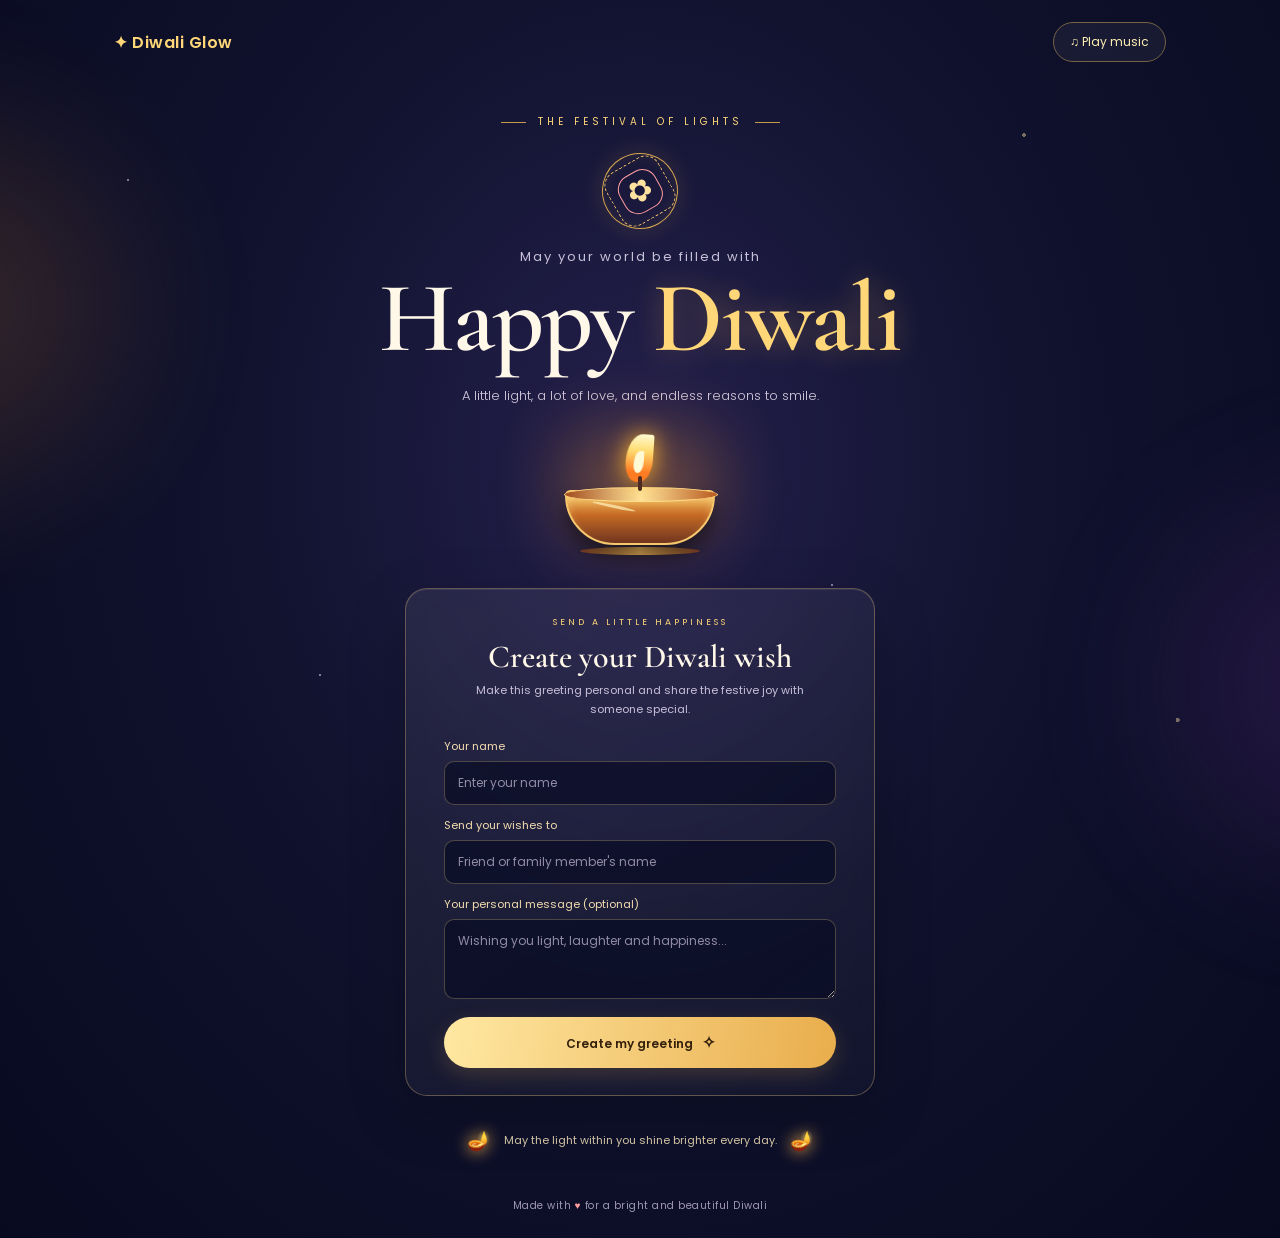
==== index.html @ fb9c5a76 "Add files via upload" ====
<!DOCTYPE html>
<html lang="en">
<head>
  <meta charset="UTF-8">
  <meta name="viewport" content="width=device-width, initial-scale=1.0">
  <meta name="theme-color" content="#090b24">
  <title>Diwali Glow | A Festival of Lights</title>
  <link rel="stylesheet" href="style.css">
</head>
<body>
  <canvas id="fireworks" aria-hidden="true"></canvas>
  <div class="stars" aria-hidden="true"></div>

  <header class="topbar">
    <a class="brand" href="#" aria-label="Diwali Glow home">✦ Diwali Glow</a>
    <button class="music-btn" id="musicBtn" type="button" aria-pressed="false">♫ <span>Play music</span></button>
  </header>

  <main>
    <section class="hero">
      <div class="eyebrow"><span></span> THE FESTIVAL OF LIGHTS <span></span></div>
      <div class="rangoli" aria-hidden="true">
        <div class="rangoli-inner">✿</div>
      </div>
      <p class="intro">May your world be filled with</p>
      <h1>Happy <span>Diwali</span></h1>
      <p class="tagline">A little light, a lot of love, and endless reasons to smile.</p>

      <div class="diya-stage" aria-label="A glowing animated diya">
        <div class="glow"></div>
        <div class="flame"><i></i></div>
        <div class="wick"></div>
        <div class="bowl"><div class="bowl-shine"></div></div>
        <div class="base"></div>
      </div>

      <div class="greeting-card">
        <p class="card-kicker">SEND A LITTLE HAPPINESS</p>
        <h2>Create your Diwali wish</h2>
        <p class="card-description">Make this greeting personal and share the festive joy with someone special.</p>
        <label for="sender">Your name</label>
        <input id="sender" type="text" maxlength="35" placeholder="Enter your name">
        <label for="receiver">Send your wishes to</label>
        <input id="receiver" type="text" maxlength="35" placeholder="Friend or family member's name">
        <label for="customMessage">Your personal message (optional)</label>
        <textarea id="customMessage" rows="3" maxlength="180" placeholder="Wishing you light, laughter and happiness..."></textarea>
        <button class="primary-btn" id="createBtn" type="button">Create my greeting <span>✧</span></button>
        <div class="personal-result" id="personalResult" aria-live="polite" hidden>
          <div class="result-divider">✦ ✦ ✦</div>
          <p class="result-to" id="resultTo"></p>
          <h3>✨ Happy Diwali! ✨</h3>
          <p id="resultMessage"></p>
          <p class="result-from" id="resultFrom"></p>
          <button class="share-btn" id="shareBtn" type="button">Share greeting ↗</button>
          <p class="share-note" id="shareNote" aria-live="polite"></p>
        </div>
      </div>

      <div class="bottom-wish">
        <span>🪔</span>
        <p>May the light within you shine brighter every day.</p>
        <span>🪔</span>
      </div>
    </section>
  </main>

  <footer>Made with <span>♥</span> for a bright and beautiful Diwali</footer>
  <script src="script.js"></script>
</body>
</html>
---- style.css ----
@import url('https://fonts.googleapis.com/css2?family=Cormorant+Garamond:wght@500;600;700&family=Poppins:wght@300;400;500;600&display=swap');

:root {
  --gold: #ffd778;
  --gold-light: #fff0b5;
  --cream: #fff7e8;
  --muted: #c9c0d9;
  --pink: #ff9d9d;
}
* { box-sizing: border-box; }
html { scroll-behavior: smooth; }
body {
  margin: 0; min-height: 100vh; color: var(--cream);
  background: radial-gradient(ellipse at 50% 37%, #25204d 0%, #11132f 43%, #080a20 100%);
  font-family: 'Poppins', Arial, sans-serif; overflow-x: hidden;
}
body::before, body::after {
  content: ""; position: fixed; width: 340px; height: 340px; border-radius: 50%;
  filter: blur(85px); opacity: .16; pointer-events: none; z-index: 0;
}
body::before { background: #ff9b38; top: 15%; left: -230px; }
body::after { background: #a54bce; bottom: 5%; right: -240px; }
#fireworks { position: fixed; inset: 0; width: 100%; height: 100%; pointer-events: none; z-index: 1; }
.stars { position: fixed; inset: 0; pointer-events: none; opacity: .45; z-index: 0;
  background-image: radial-gradient(1px 1px at 10% 20%, #fff 98%, transparent), radial-gradient(2px 2px at 80% 15%, #ffe5a4 98%, transparent), radial-gradient(1px 1px at 65% 65%, #fff 98%, transparent), radial-gradient(1px 1px at 25% 75%, #fff 98%, transparent), radial-gradient(2px 2px at 92% 80%, #ffe5a4 98%, transparent);
}
.topbar { position: relative; z-index: 2; display: flex; justify-content: space-between; align-items: center; max-width: 1100px; margin: auto; padding: 22px 24px; }
.brand { color: var(--gold); text-decoration: none; font-weight: 600; letter-spacing: .5px; }
.music-btn { border: 1px solid #756344; color: var(--gold-light); background: #ffffff0c; border-radius: 30px; padding: 10px 16px; font: inherit; font-size: 12px; cursor: pointer; }
.music-btn:hover { background: #ffffff18; }
.hero { position: relative; z-index: 2; min-height: calc(100vh - 100px); display: flex; flex-direction: column; align-items: center; text-align: center; padding: 20px 18px 38px; }
.eyebrow { color: var(--gold); font-size: 10px; letter-spacing: 4px; display: flex; align-items: center; gap: 12px; margin: 10px 0 15px; }
.eyebrow span { width: 25px; height: 1px; background: #c59a4c; }
.rangoli { width: 76px; height: 76px; border: 1px solid #d7a74e; border-radius: 50%; display: grid; place-items: center; transform: rotate(15deg); margin: 8px 0 15px; box-shadow: 0 0 24px #ffc75c24, inset 0 0 18px #ffc75c18; }
.rangoli::before, .rangoli::after { content: ""; position: absolute; width: 58px; height: 58px; border: 1px dashed #e9bb68; border-radius: 15px; transform: rotate(45deg); }
.rangoli::after { width: 39px; height: 39px; border-style: solid; border-color: #ff9d9d; }
.rangoli-inner { color: #ffe2a0; font-size: 30px; z-index: 1; }
.intro { color: var(--muted); font-size: 13px; letter-spacing: 2px; margin: 3px 0 0; }
h1 { font-family: 'Cormorant Garamond', Georgia, serif; font-size: clamp(58px, 12vw, 100px); line-height: .98; font-weight: 600; margin: 3px 0 8px; letter-spacing: -2px; }
h1 span { color: var(--gold); text-shadow: 0 0 28px #ffc45a55; }
.tagline { color: #d6cde0; font-size: 13px; font-weight: 300; max-width: 430px; margin: 8px 0 0; line-height: 1.8; }
.diya-stage { width: 190px; height: 158px; position: relative; margin: 13px 0 10px; }
.glow { position: absolute; width: 145px; height: 100px; left: 23px; top: 15px; background: #ff9d28; filter: blur(36px); opacity: .35; animation: glowPulse 2s ease-in-out infinite alternate; }
.flame { position: absolute; width: 27px; height: 48px; left: 81px; top: 14px; background: linear-gradient(180deg, #fffbd2 0%, #ffdc70 35%, #ff7b22 80%); border-radius: 80% 10% 65% 55%; transform: rotate(4deg); filter: drop-shadow(0 0 12px #ffb32c); animation: flicker .16s infinite alternate; z-index: 3; }
.flame i { position: absolute; width: 10px; height: 22px; left: 8px; top: 17px; background: #fff9d6; border-radius: 80% 10% 70% 50%; }
.wick { position: absolute; z-index: 4; width: 4px; height: 15px; background: #4d2b23; left: 93px; top: 56px; border-radius: 5px; }
.bowl { position: absolute; z-index: 2; left: 20px; top: 70px; width: 150px; height: 55px; background: linear-gradient(180deg, #ffcf68 0%, #c56a24 45%, #71351f 100%); border-radius: 8px 8px 75px 75px; border: 2px solid #f6c76c; box-shadow: inset 0 8px 10px #fff2a766, 0 13px 18px #0007; }
.bowl::before { content: ""; position: absolute; left: -3px; top: -5px; width: 152px; height: 13px; border-radius: 50%; background: linear-gradient(90deg, #a34d20, #ffe49a, #b95b20); border: 1px solid #ffdc87; }
.bowl-shine { position: absolute; width: 44px; height: 3px; background: #fff2bd; border-radius: 50%; left: 25px; top: 13px; transform: rotate(12deg); opacity: .7; }
.base { position: absolute; left: 35px; top: 127px; width: 120px; height: 8px; background: linear-gradient(90deg, #7a3c23, #f4bc5d, #7a3c23); border-radius: 50%; }
@keyframes flicker { from { transform: rotate(-3deg) scale(.96); } to { transform: rotate(4deg) scale(1.04); } }
@keyframes glowPulse { from { opacity: .22; transform: scale(.9); } to { opacity: .48; transform: scale(1.1); } }
.greeting-card { width: min(100%, 470px); background: linear-gradient(145deg, #ffffff12, #ffffff06); border: 1px solid #e7c77a55; border-radius: 22px; padding: 27px clamp(19px, 5vw, 38px); box-shadow: 0 18px 60px #0003, inset 0 1px #ffffff14; backdrop-filter: blur(10px); }
.card-kicker { color: var(--gold); letter-spacing: 3px; font-size: 9px; margin: 0 0 8px; }
.greeting-card h2 { font-family: 'Cormorant Garamond', Georgia, serif; font-size: 32px; margin: 0 0 5px; font-weight: 600; }
.card-description { color: #c9c0d9; font-size: 11px; line-height: 1.7; margin: 0 auto 19px; max-width: 330px; }
label { display: block; text-align: left; font-size: 11px; color: #f3dcae; margin: 12px 0 6px; }
input, textarea { display: block; width: 100%; border: 1px solid #d9bc8050; border-radius: 10px; padding: 12px 13px; color: #fff8e9; background: #080b23a8; font: 12px 'Poppins', sans-serif; outline: none; resize: vertical; }
input::placeholder, textarea::placeholder { color: #928ba6; }
input:focus, textarea:focus { border-color: var(--gold); box-shadow: 0 0 0 3px #ffd77818; }
.primary-btn, .share-btn { border: 0; border-radius: 30px; padding: 13px 22px; color: #34200c; background: linear-gradient(100deg, #ffe8a2, #e9ad4c); font: 600 12px 'Poppins', sans-serif; cursor: pointer; box-shadow: 0 7px 22px #e9ad4c30; transition: transform .2s, box-shadow .2s; }
.primary-btn { width: 100%; margin-top: 18px; }
.primary-btn:hover, .share-btn:hover { transform: translateY(-2px); box-shadow: 0 10px 28px #e9ad4c50; }
.primary-btn span { margin-left: 6px; font-size: 16px; }
.personal-result { margin-top: 22px; padding: 20px 13px 5px; border-top: 1px solid #e7c77a44; animation: appear .5s ease both; }
.personal-result[hidden] { display: none; }
.result-divider { color: var(--gold); letter-spacing: 7px; font-size: 12px; }
.result-to { color: #f4dcae; font-size: 12px; }
.personal-result h3 { font-family: 'Cormorant Garamond', Georgia, serif; color: var(--gold); font-size: 34px; margin: 5px 0; }
#resultMessage { color: #e8deec; font-size: 12px; line-height: 1.8; }
.result-from { color: #f4dcae; font-size: 12px; }
.share-btn { margin-top: 8px; }
.share-note { min-height: 16px; color: #d7c58f; font-size: 10px; }
@keyframes appear { from { opacity: 0; transform: translateY(10px); } to { opacity: 1; transform: translateY(0); } }
.bottom-wish { display: flex; align-items: center; gap: 13px; color: #d9cba9; font-size: 11px; margin-top: 25px; }
.bottom-wish span { font-size: 19px; filter: drop-shadow(0 0 8px #ffba4c); }
footer { position: relative; z-index: 2; text-align: center; padding: 0 15px 24px; color: #9f98b5; font-size: 10px; letter-spacing: .5px; }
footer span { color: #ff9d9d; }
@media (max-width: 480px) {
  .topbar { padding: 17px 17px; }
  .hero { padding-top: 14px; }
  .eyebrow { letter-spacing: 2.5px; font-size: 9px; }
  .diya-stage { margin-top: 8px; }
  .greeting-card { padding-top: 23px; padding-bottom: 23px; }
  .bottom-wish { font-size: 10px; gap: 8px; }
}
@media (prefers-reduced-motion: reduce) {
  *, *::before, *::after { animation-duration: .01ms !important; animation-iteration-count: 1 !important; scroll-behavior: auto !important; }
}
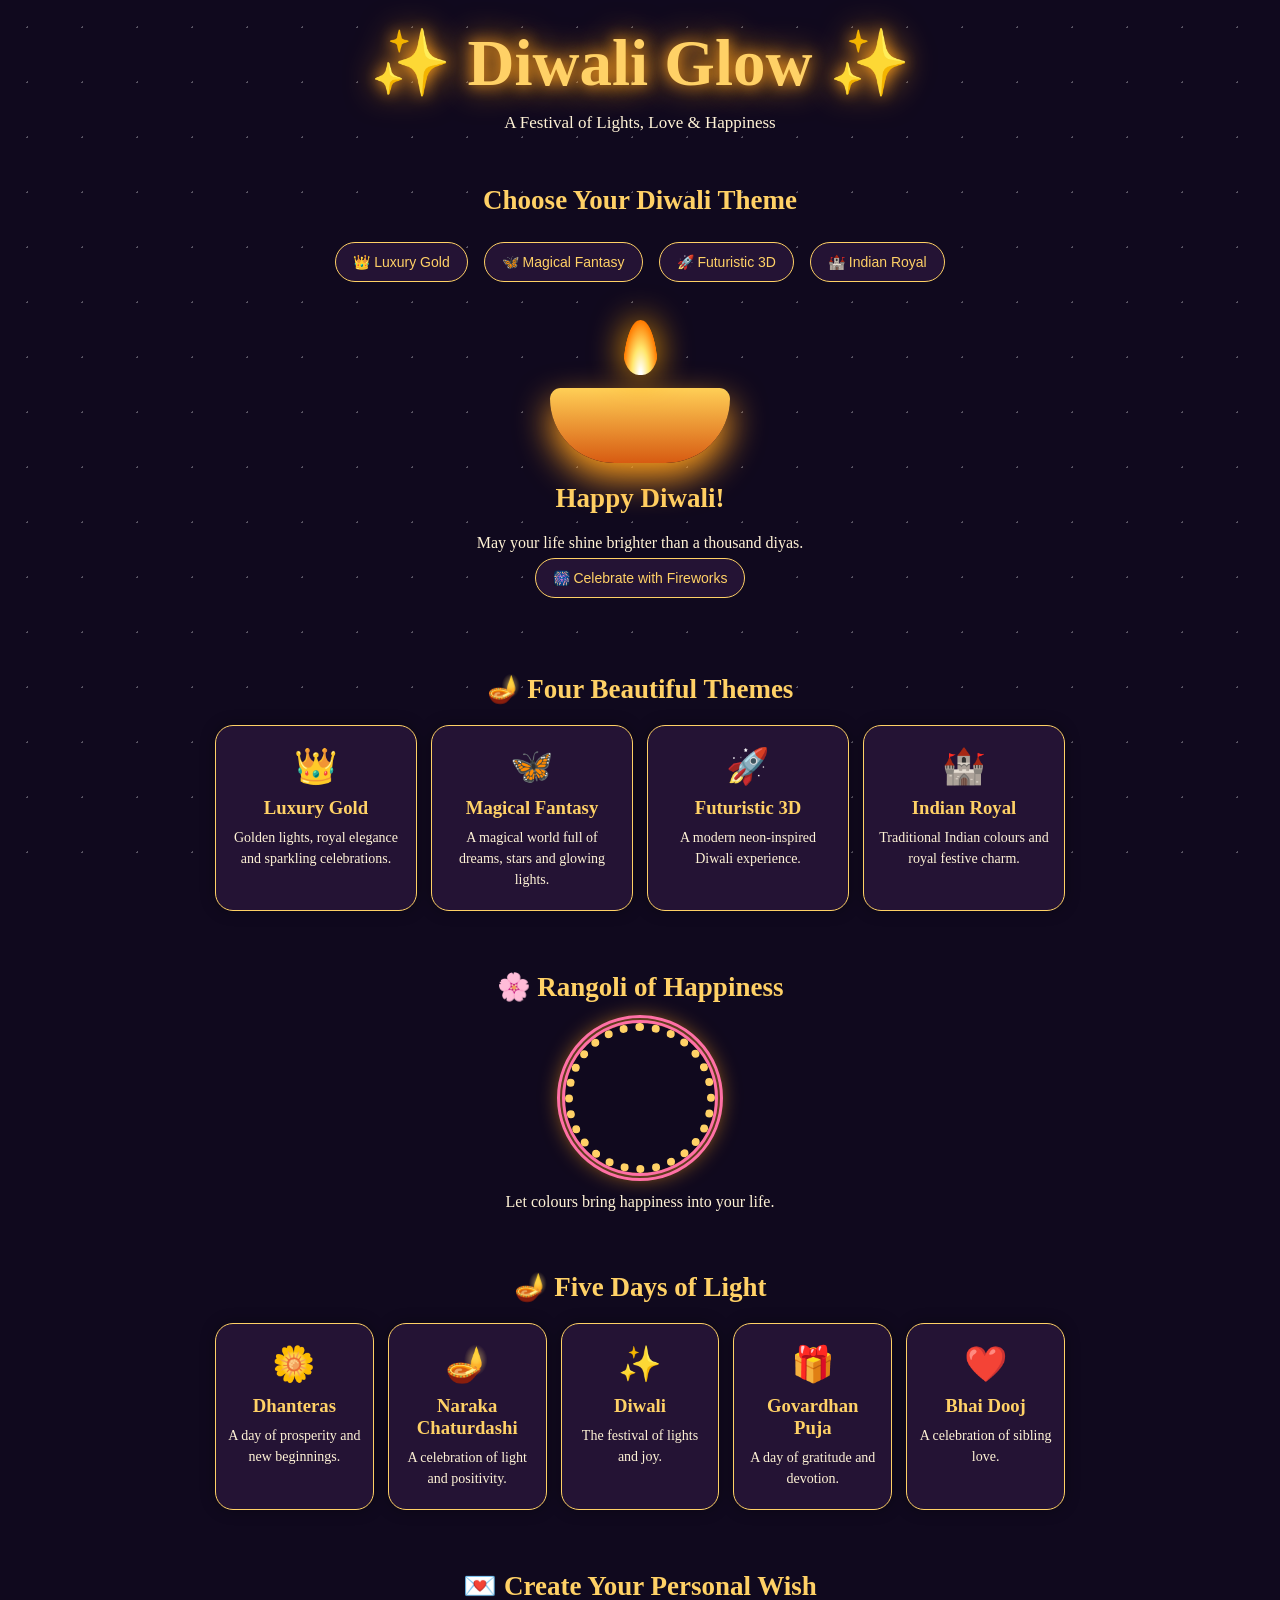
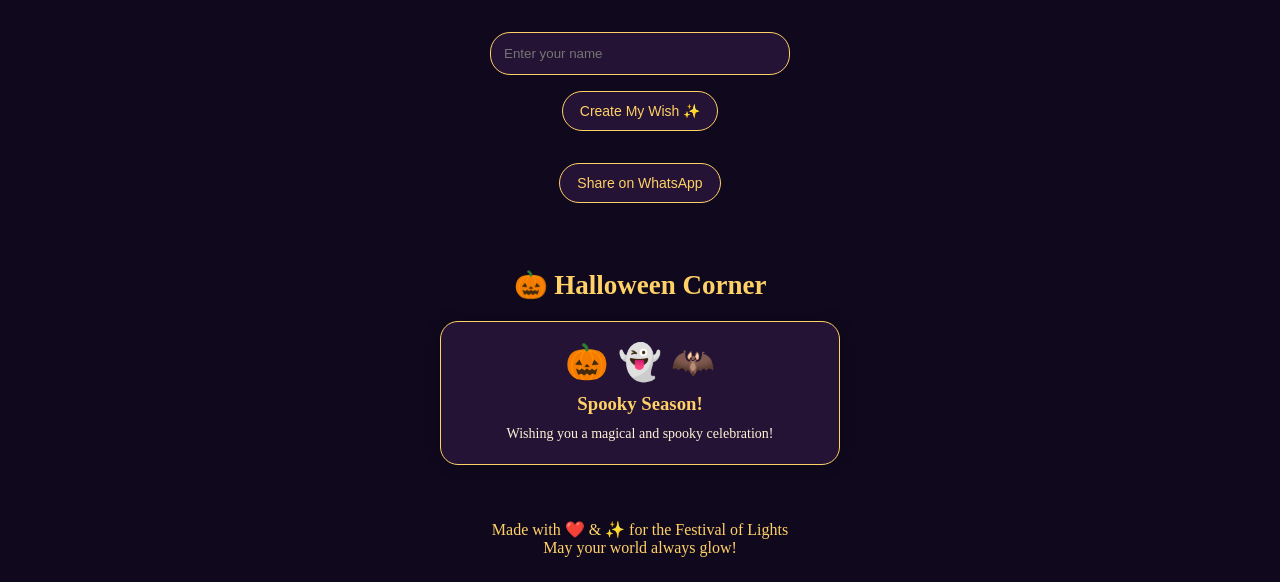
==== commit 15796ef1: "Revamp Diwali Glow page with new styles and layout Updated the HTML structure and styles for the Diw" ====
--- a/index.html
+++ b/index.html
@@ -1,70 +1,234 @@
 <!DOCTYPE html>
 <html lang="en">
 <head>
-  <meta charset="UTF-8">
-  <meta name="viewport" content="width=device-width, initial-scale=1.0">
-  <meta name="theme-color" content="#090b24">
-  <title>Diwali Glow | A Festival of Lights</title>
-  <link rel="stylesheet" href="style.css">
+<meta charset="UTF-8">
+<meta name="viewport" content="width=device-width, initial-scale=1.0">
+<title>Diwali Glow ✨</title>
+
+<style>
+*{margin:0;padding:0;box-sizing:border-box}
+:root{
+ --bg:#10091e;--card:#241334;--gold:#ffd166;
+ --pink:#ff70a6;--text:#fff3d6;--glow:#ff9f1c
+}
+body{
+ background:var(--bg);color:var(--text);
+ font-family:Georgia,serif;text-align:center;
+ overflow-x:hidden;transition:.5s
+}
+body.fantasy{--bg:#100d35;--card:#24205b;--gold:#c9a7ff;--pink:#ff9de2;--glow:#9b5de5}
+body.future{--bg:#031b2b;--card:#073b4c;--gold:#00f5d4;--pink:#00bbf9;--glow:#00f5d4}
+body.royal{--bg:#270d12;--card:#491b1b;--gold:#ffcf56;--pink:#e9a23b;--glow:#ff8c42}
+
+header{padding:25px 12px}
+h1{
+ font-size:clamp(35px,8vw,65px);
+ color:var(--gold);
+ text-shadow:0 0 15px var(--glow),0 0 35px var(--glow);
+ animation:shine 2s infinite alternate
+}
+@keyframes shine{to{text-shadow:0 0 25px var(--pink),0 0 45px var(--glow)}}
+.subtitle{margin:12px;font-size:17px}
+button{
+ border:1px solid var(--gold);background:var(--card);
+ color:var(--gold);padding:11px 17px;border-radius:25px;
+ margin:6px;cursor:pointer;font-size:14px
+}
+button:hover{background:var(--gold);color:#180d20}
+.themes{padding:15px}
+.hero{padding:20px 12px;min-height:340px}
+.diya{
+ width:180px;height:95px;margin:45px auto 20px;
+ position:relative;transform-style:preserve-3d;
+ animation:float 3s ease-in-out infinite
+}
+.bowl{
+ position:absolute;bottom:0;width:180px;height:75px;
+ background:linear-gradient(#ffcf56,#d75b12);
+ border-radius:15px 15px 90px 90px;
+ box-shadow:0 15px 35px var(--glow)
+}
+.flame{
+ position:absolute;z-index:2;left:73px;top:-48px;
+ width:35px;height:55px;
+ background:radial-gradient(ellipse at bottom,#fff 5%,#ffe66d 35%,#ff7b00 70%,transparent 72%);
+ border-radius:50% 50% 45% 45%;
+ filter:drop-shadow(0 0 17px orange);
+ animation:flicker .5s infinite alternate
+}
+@keyframes flicker{to{transform:rotate(8deg) scale(.9)}}
+@keyframes float{50%{transform:translateY(-13px) rotateY(12deg)}}
+
+section{padding:30px 15px}
+h2{color:var(--gold);font-size:27px;margin-bottom:20px}
+.grid{
+ display:grid;grid-template-columns:repeat(auto-fit,minmax(145px,1fr));
+ gap:14px;max-width:850px;margin:auto
+}
+.card{
+ background:var(--card);padding:20px 12px;border-radius:18px;
+ border:1px solid var(--gold);box-shadow:0 0 15px #0005;
+ transition:.3s
+}
+.card:hover{transform:translateY(-6px);box-shadow:0 0 20px var(--glow)}
+.card .emoji{font-size:35px;margin-bottom:10px}
+.card h3{color:var(--gold);margin-bottom:8px}
+.card p{font-size:14px;line-height:1.5}
+input{
+ padding:13px;border-radius:20px;border:1px solid var(--gold);
+ background:var(--card);color:white;width:min(85%,300px);
+ margin:10px
+}
+#wish{color:var(--pink);font-size:20px;margin:20px}
+.rangoli{
+ width:150px;height:150px;margin:20px auto;
+ border:8px dotted var(--gold);border-radius:50%;
+ outline:8px double var(--pink);
+ box-shadow:0 0 25px var(--glow);
+ animation:spin 15s linear infinite
+}
+@keyframes spin{to{transform:rotate(360deg)}}
+footer{padding:25px;color:var(--gold)}
+canvas{position:fixed;inset:0;pointer-events:none;z-index:10}
+.stars{
+ position:fixed;inset:0;pointer-events:none;z-index:-1;
+ background-image:radial-gradient(white 1px,transparent 1px);
+ background-size:55px 55px;opacity:.3;
+ animation:twinkle 3s infinite alternate
+}
+@keyframes twinkle{to{opacity:.7}}
+</style>
 </head>
+
 <body>
-  <canvas id="fireworks" aria-hidden="true"></canvas>
-  <div class="stars" aria-hidden="true"></div>
-
-  <header class="topbar">
-    <a class="brand" href="#" aria-label="Diwali Glow home">✦ Diwali Glow</a>
-    <button class="music-btn" id="musicBtn" type="button" aria-pressed="false">♫ <span>Play music</span></button>
-  </header>
-
-  <main>
-    <section class="hero">
-      <div class="eyebrow"><span></span> THE FESTIVAL OF LIGHTS <span></span></div>
-      <div class="rangoli" aria-hidden="true">
-        <div class="rangoli-inner">✿</div>
-      </div>
-      <p class="intro">May your world be filled with</p>
-      <h1>Happy <span>Diwali</span></h1>
-      <p class="tagline">A little light, a lot of love, and endless reasons to smile.</p>
-
-      <div class="diya-stage" aria-label="A glowing animated diya">
-        <div class="glow"></div>
-        <div class="flame"><i></i></div>
-        <div class="wick"></div>
-        <div class="bowl"><div class="bowl-shine"></div></div>
-        <div class="base"></div>
-      </div>
-
-      <div class="greeting-card">
-        <p class="card-kicker">SEND A LITTLE HAPPINESS</p>
-        <h2>Create your Diwali wish</h2>
-        <p class="card-description">Make this greeting personal and share the festive joy with someone special.</p>
-        <label for="sender">Your name</label>
-        <input id="sender" type="text" maxlength="35" placeholder="Enter your name">
-        <label for="receiver">Send your wishes to</label>
-        <input id="receiver" type="text" maxlength="35" placeholder="Friend or family member's name">
-        <label for="customMessage">Your personal message (optional)</label>
-        <textarea id="customMessage" rows="3" maxlength="180" placeholder="Wishing you light, laughter and happiness..."></textarea>
-        <button class="primary-btn" id="createBtn" type="button">Create my greeting <span>✧</span></button>
-        <div class="personal-result" id="personalResult" aria-live="polite" hidden>
-          <div class="result-divider">✦ ✦ ✦</div>
-          <p class="result-to" id="resultTo"></p>
-          <h3>✨ Happy Diwali! ✨</h3>
-          <p id="resultMessage"></p>
-          <p class="result-from" id="resultFrom"></p>
-          <button class="share-btn" id="shareBtn" type="button">Share greeting ↗</button>
-          <p class="share-note" id="shareNote" aria-live="polite"></p>
-        </div>
-      </div>
-
-      <div class="bottom-wish">
-        <span>🪔</span>
-        <p>May the light within you shine brighter every day.</p>
-        <span>🪔</span>
-      </div>
-    </section>
-  </main>
-
-  <footer>Made with <span>♥</span> for a bright and beautiful Diwali</footer>
-  <script src="script.js"></script>
+<div class="stars"></div>
+<canvas id="fireworks"></canvas>
+
+<header>
+<h1>✨ Diwali Glow ✨</h1>
+<p class="subtitle">A Festival of Lights, Love & Happiness</p>
+</header>
+
+<div class="themes">
+<h2>Choose Your Diwali Theme</h2>
+<button onclick="theme('')">👑 Luxury Gold</button>
+<button onclick="theme('fantasy')">🦋 Magical Fantasy</button>
+<button onclick="theme('future')">🚀 Futuristic 3D</button>
+<button onclick="theme('royal')">🏰 Indian Royal</button>
+</div>
+
+<div class="hero">
+<div class="diya">
+<div class="flame"></div>
+<div class="bowl"></div>
+</div>
+<h2>Happy Diwali!</h2>
+<p>May your life shine brighter than a thousand diyas.</p>
+<button onclick="firework()">🎆 Celebrate with Fireworks</button>
+</div>
+
+<section>
+<h2>🪔 Four Beautiful Themes</h2>
+<div class="grid">
+<div class="card"><div class="emoji">👑</div>
+<h3>Luxury Gold</h3><p>Golden lights, royal elegance and sparkling celebrations.</p></div>
+<div class="card"><div class="emoji">🦋</div>
+<h3>Magical Fantasy</h3><p>A magical world full of dreams, stars and glowing lights.</p></div>
+<div class="card"><div class="emoji">🚀</div>
+<h3>Futuristic 3D</h3><p>A modern neon-inspired Diwali experience.</p></div>
+<div class="card"><div class="emoji">🏰</div>
+<h3>Indian Royal</h3><p>Traditional Indian colours and royal festive charm.</p></div>
+</div>
+</section>
+
+<section>
+<h2>🌸 Rangoli of Happiness</h2>
+<div class="rangoli"></div>
+<p>Let colours bring happiness into your life.</p>
+</section>
+
+<section>
+<h2>🪔 Five Days of Light</h2>
+<div class="grid">
+<div class="card"><div class="emoji">🌼</div><h3>Dhanteras</h3><p>A day of prosperity and new beginnings.</p></div>
+<div class="card"><div class="emoji">🪔</div><h3>Naraka Chaturdashi</h3><p>A celebration of light and positivity.</p></div>
+<div class="card"><div class="emoji">✨</div><h3>Diwali</h3><p>The festival of lights and joy.</p></div>
+<div class="card"><div class="emoji">🎁</div><h3>Govardhan Puja</h3><p>A day of gratitude and devotion.</p></div>
+<div class="card"><div class="emoji">❤️</div><h3>Bhai Dooj</h3><p>A celebration of sibling love.</p></div>
+</div>
+</section>
+
+<section>
+<h2>💌 Create Your Personal Wish</h2>
+<input id="name" placeholder="Enter your name">
+<br>
+<button onclick="makeWish()">Create My Wish ✨</button>
+<p id="wish"></p>
+<button onclick="shareWish()">Share on WhatsApp</button>
+</section>
+
+<section>
+<h2>🎃 Halloween Corner</h2>
+<div class="card" style="max-width:400px;margin:auto">
+<div class="emoji">🎃 👻 🦇</div>
+<h3>Spooky Season!</h3>
+<p>Wishing you a magical and spooky celebration!</p>
+</div>
+</section>
+
+<footer>
+<p>Made with ❤️ & ✨ for the Festival of Lights</p>
+<p>May your world always glow!</p>
+</footer>
+
+<script>
+function theme(t){
+ document.body.className=t;
+}
+function makeWish(){
+ let n=document.getElementById('name').value.trim();
+ if(!n){alert('Please enter your name!');return}
+ document.getElementById('wish').innerText=
+ '✨ Happy Diwali, '+n+'! May your life be filled with love, light and endless happiness! 🪔';
+}
+function shareWish(){
+ let w=document.getElementById('wish').innerText;
+ if(!w){alert('Create your wish first!');return}
+ window.open('https://wa.me/?text='+encodeURIComponent(w),'_blank');
+}
+
+const canvas=document.getElementById('fireworks');
+const ctx=canvas.getContext('2d');
+function resize(){
+ canvas.width=innerWidth;
+ canvas.height=innerHeight;
+}
+resize();
+window.addEventListener('resize',resize);
+let particles=[];
+function firework(){
+ let x=Math.random()*canvas.width;
+ let y=Math.random()*canvas.height*.55;
+ for(let i=0;i<65;i++){
+  let a=Math.PI*2*i/65;
+  let speed=1+Math.random()*4;
+  particles.push({
+   x:x,y:y,vx:Math.cos(a)*speed,
+   vy:Math.sin(a)*speed,life:70
+  });
+ }
+}
+function animate(){
+ ctx.clearRect(0,0,canvas.width,canvas.height);
+ particles.forEach((p,i)=>{
+  p.x+=p.vx;p.y+=p.vy;p.life--;
+  ctx.fillStyle='hsl('+((p.life*5)%360)+',100%,65%)';
+  ctx.beginPath();ctx.arc(p.x,p.y,3,0,Math.PI*2);ctx.fill();
+  if(p.life<=0)particles.splice(i,1);
+ });
+ requestAnimationFrame(animate);
+}
+animate();
+</script>
 </body>
 </html>
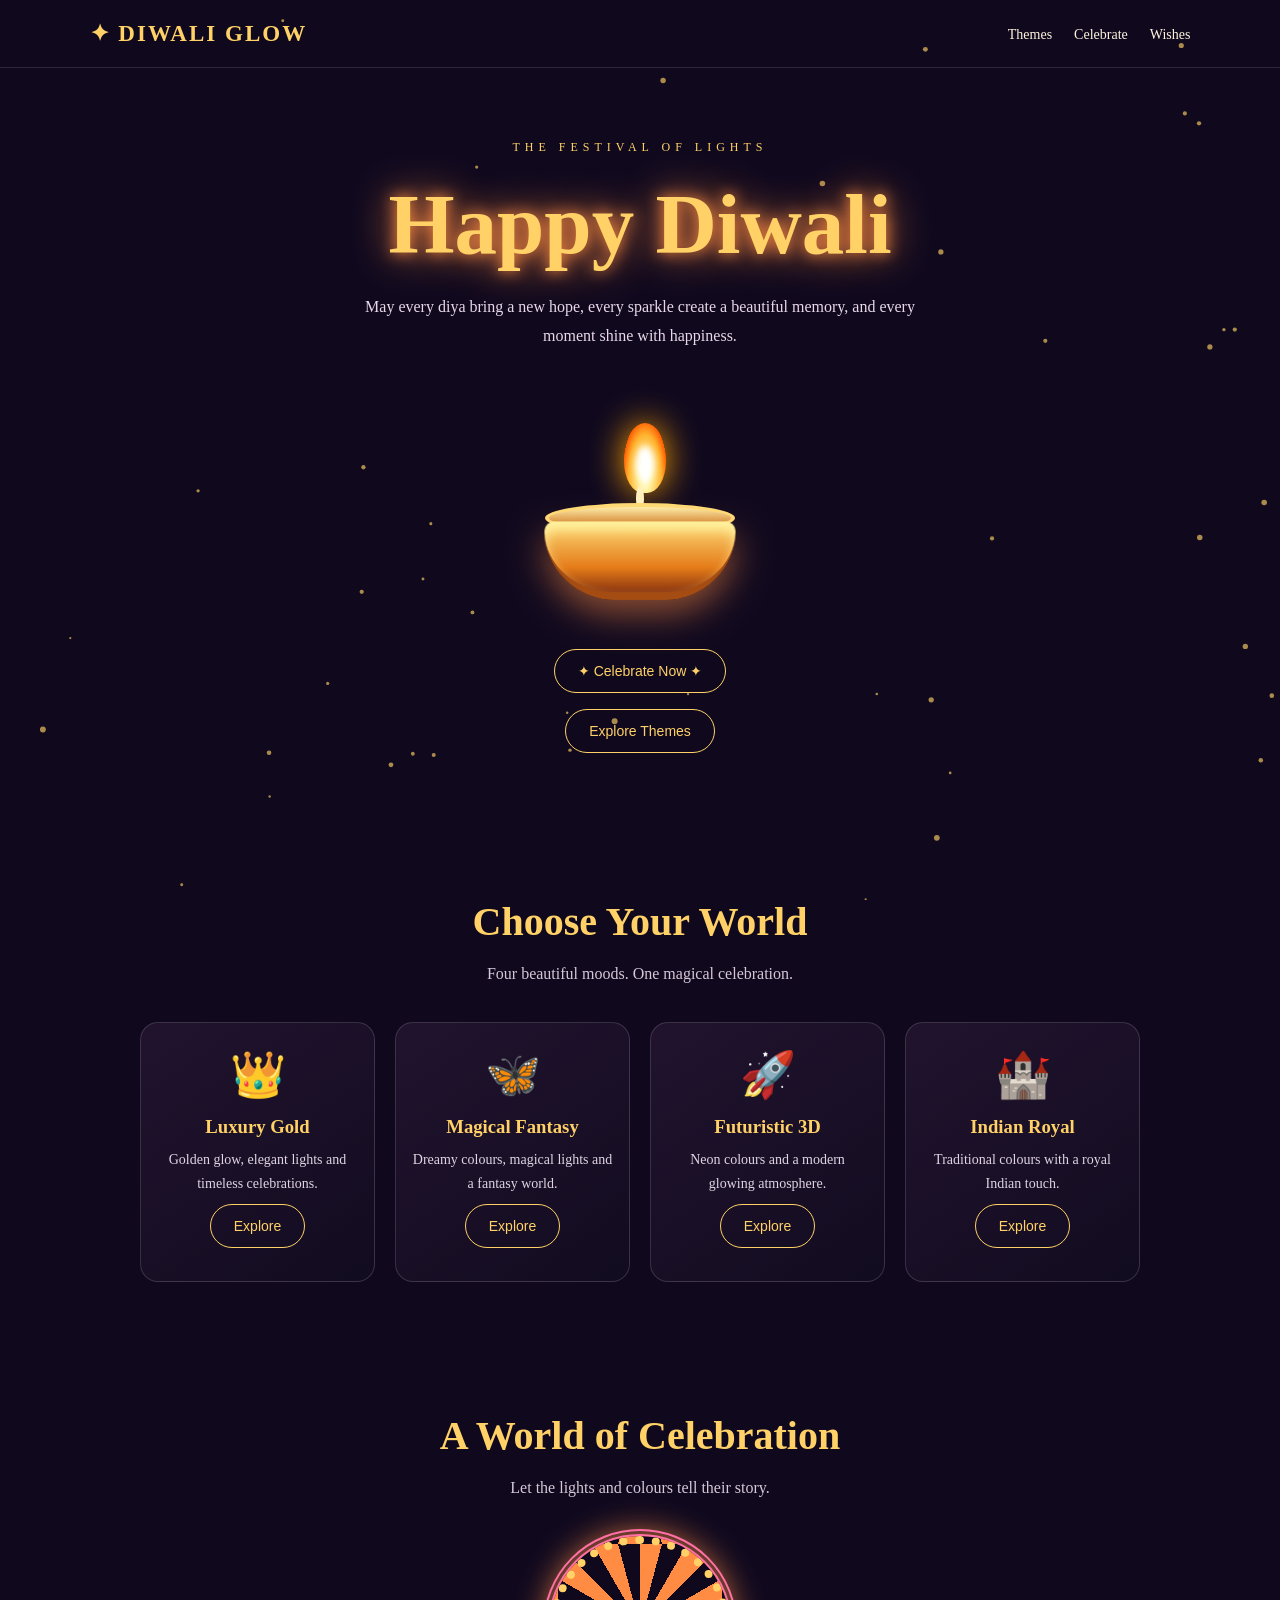
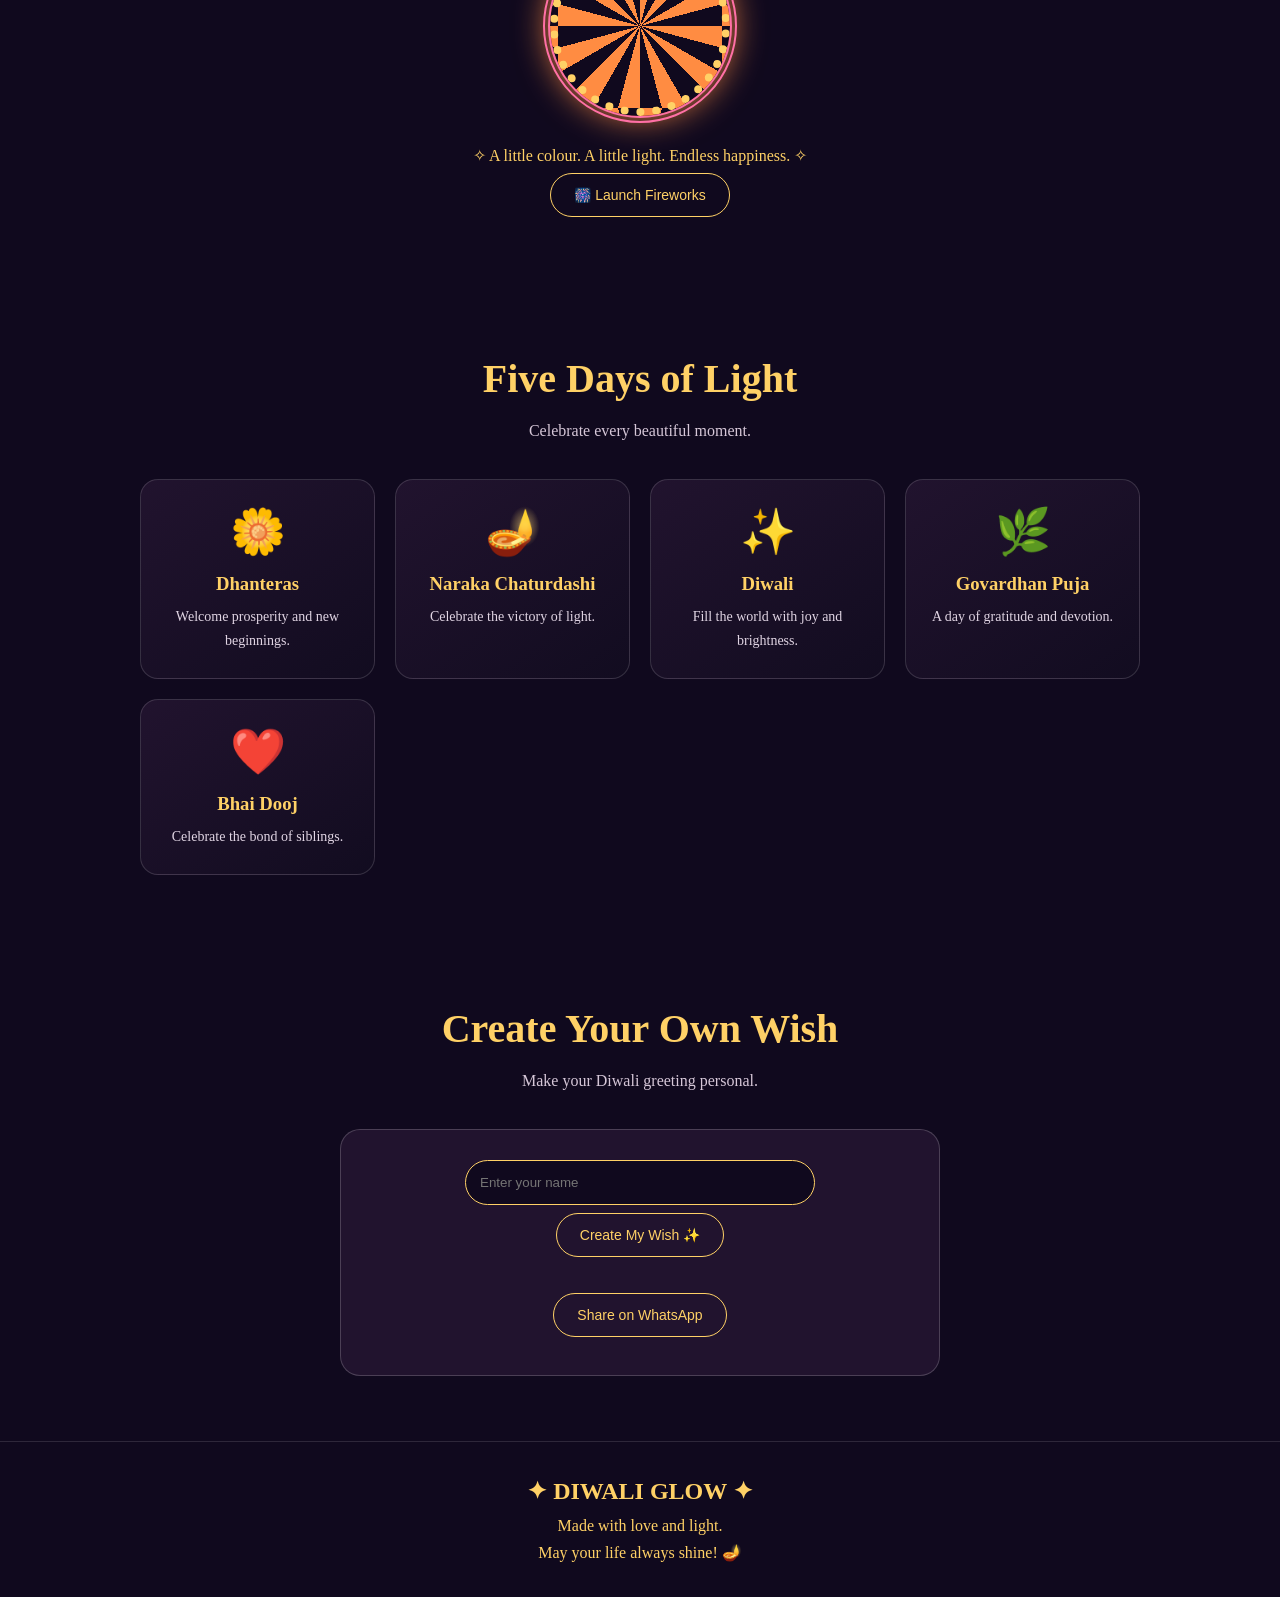
==== commit decfebef: "Update title and improve CSS styles for themes" ====
--- a/index.html
+++ b/index.html
@@ -3,232 +3,598 @@
 <head>
 <meta charset="UTF-8">
 <meta name="viewport" content="width=device-width, initial-scale=1.0">
-<title>Diwali Glow ✨</title>
+<title>Diwali Glow | Festival of Lights</title>
 
 <style>
 *{margin:0;padding:0;box-sizing:border-box}
+
 :root{
- --bg:#10091e;--card:#241334;--gold:#ffd166;
- --pink:#ff70a6;--text:#fff3d6;--glow:#ff9f1c
-}
+  --bg:#10091e;
+  --panel:#21132e;
+  --gold:#ffd166;
+  --accent:#ff8c42;
+  --pink:#ff70a6;
+  --white:#fff5df;
+}
+
 body{
- background:var(--bg);color:var(--text);
- font-family:Georgia,serif;text-align:center;
- overflow-x:hidden;transition:.5s
-}
-body.fantasy{--bg:#100d35;--card:#24205b;--gold:#c9a7ff;--pink:#ff9de2;--glow:#9b5de5}
-body.future{--bg:#031b2b;--card:#073b4c;--gold:#00f5d4;--pink:#00bbf9;--glow:#00f5d4}
-body.royal{--bg:#270d12;--card:#491b1b;--gold:#ffcf56;--pink:#e9a23b;--glow:#ff8c42}
-
-header{padding:25px 12px}
+  background:var(--bg);
+  color:var(--white);
+  font-family:Georgia,serif;
+  overflow-x:hidden;
+  transition:background .6s;
+}
+
+body.fantasy{
+  --bg:#100d35;--panel:#24205b;
+  --gold:#d7b8ff;--accent:#9b5de5;--pink:#ff9de2;
+}
+body.future{
+  --bg:#031b2b;--panel:#073b4c;
+  --gold:#00f5d4;--accent:#00bbf9;--pink:#90fff0;
+}
+body.royal{
+  --bg:#270d12;--panel:#491b1b;
+  --gold:#ffcf56;--accent:#d97706;--pink:#f4a261;
+}
+
+#particles{
+  position:fixed;
+  inset:0;
+  pointer-events:none;
+  z-index:0;
+}
+
+nav{
+  display:flex;
+  justify-content:space-between;
+  align-items:center;
+  padding:20px 7%;
+  position:relative;
+  z-index:2;
+  border-bottom:1px solid #ffffff20;
+}
+
+.logo{
+  color:var(--gold);
+  font-size:23px;
+  font-weight:bold;
+  letter-spacing:2px;
+}
+
+nav a{
+  color:var(--white);
+  text-decoration:none;
+  margin-left:18px;
+  font-size:14px;
+}
+
+.hero{
+  min-height:85vh;
+  display:flex;
+  align-items:center;
+  justify-content:center;
+  flex-direction:column;
+  text-align:center;
+  padding:50px 15px;
+  position:relative;
+  z-index:1;
+}
+
+.tag{
+  color:var(--gold);
+  letter-spacing:5px;
+  font-size:12px;
+  margin-bottom:20px;
+}
+
 h1{
- font-size:clamp(35px,8vw,65px);
- color:var(--gold);
- text-shadow:0 0 15px var(--glow),0 0 35px var(--glow);
- animation:shine 2s infinite alternate
-}
-@keyframes shine{to{text-shadow:0 0 25px var(--pink),0 0 45px var(--glow)}}
-.subtitle{margin:12px;font-size:17px}
+  font-size:clamp(42px,9vw,85px);
+  color:var(--gold);
+  text-shadow:0 0 15px var(--accent),
+              0 0 40px var(--accent);
+  animation:titleGlow 2s infinite alternate;
+}
+
+@keyframes titleGlow{
+  to{ text-shadow:0 0 25px var(--pink),0 0 65px var(--accent)}
+}
+
+.hero p{
+  max-width:550px;
+  line-height:1.8;
+  margin:20px auto;
+  color:#e8d8e9;
+}
+
+/* 3D DIYA */
+
+.diya-scene{
+  width:250px;
+  height:245px;
+  perspective:700px;
+  margin:20px auto 5px;
+  position:relative;
+}
+
+.diya{
+  position:absolute;
+  width:190px;
+  height:100px;
+  left:30px;
+  bottom:35px;
+  transform-style:preserve-3d;
+  animation:diyaFloat 4s ease-in-out infinite;
+}
+
+.diya-bowl{
+  position:absolute;
+  width:190px;
+  height:80px;
+  bottom:0;
+  background:linear-gradient(180deg,#ffda78,#e47b18 65%,#8b3510);
+  border-radius:15px 15px 100px 100px;
+  border-bottom:8px solid #a44c12;
+  box-shadow:0 15px 35px #ff8c4280,
+             inset 0 8px 12px #fff3a0;
+  transform:rotateX(-8deg);
+}
+
+.diya-rim{
+  position:absolute;
+  width:190px;
+  height:30px;
+  top:2px;
+  border-radius:50%;
+  background:linear-gradient(#fff0ad,#c66a12);
+  border:4px solid #ffdb77;
+}
+
+.wick{
+  position:absolute;
+  width:8px;
+  height:25px;
+  background:#fff0bd;
+  top:-15px;
+  left:91px;
+  border-radius:50%;
+}
+
+.flame{
+  position:absolute;
+  width:42px;
+  height:70px;
+  left:79px;
+  top:-78px;
+  background:radial-gradient(ellipse at 50% 75%,
+    #fff 0%,#fff4a5 20%,#ffb32e 55%,#ff5a00 75%,transparent 76%);
+  border-radius:50% 50% 45% 45%;
+  filter:drop-shadow(0 0 17px orange);
+  transform-origin:bottom;
+  animation:flameMove .65s infinite alternate;
+}
+
+.flame:after{
+  content:"";
+  position:absolute;
+  width:18px;
+  height:35px;
+  left:12px;
+  top:23px;
+  background:#fff;
+  border-radius:50%;
+  filter:blur(3px);
+}
+
+@keyframes flameMove{
+  from{transform:rotate(-6deg) scale(.95)}
+  to{transform:rotate(7deg) scale(1.08)}
+}
+
+@keyframes diyaFloat{
+  0%,100%{transform:translateY(0) rotateY(-5deg)}
+  50%{transform:translateY(-14px) rotateY(8deg)}
+}
+
 button{
- border:1px solid var(--gold);background:var(--card);
- color:var(--gold);padding:11px 17px;border-radius:25px;
- margin:6px;cursor:pointer;font-size:14px
-}
-button:hover{background:var(--gold);color:#180d20}
-.themes{padding:15px}
-.hero{padding:20px 12px;min-height:340px}
-.diya{
- width:180px;height:95px;margin:45px auto 20px;
- position:relative;transform-style:preserve-3d;
- animation:float 3s ease-in-out infinite
-}
-.bowl{
- position:absolute;bottom:0;width:180px;height:75px;
- background:linear-gradient(#ffcf56,#d75b12);
- border-radius:15px 15px 90px 90px;
- box-shadow:0 15px 35px var(--glow)
-}
-.flame{
- position:absolute;z-index:2;left:73px;top:-48px;
- width:35px;height:55px;
- background:radial-gradient(ellipse at bottom,#fff 5%,#ffe66d 35%,#ff7b00 70%,transparent 72%);
- border-radius:50% 50% 45% 45%;
- filter:drop-shadow(0 0 17px orange);
- animation:flicker .5s infinite alternate
-}
-@keyframes flicker{to{transform:rotate(8deg) scale(.9)}}
-@keyframes float{50%{transform:translateY(-13px) rotateY(12deg)}}
-
-section{padding:30px 15px}
-h2{color:var(--gold);font-size:27px;margin-bottom:20px}
-.grid{
- display:grid;grid-template-columns:repeat(auto-fit,minmax(145px,1fr));
- gap:14px;max-width:850px;margin:auto
-}
-.card{
- background:var(--card);padding:20px 12px;border-radius:18px;
- border:1px solid var(--gold);box-shadow:0 0 15px #0005;
- transition:.3s
-}
-.card:hover{transform:translateY(-6px);box-shadow:0 0 20px var(--glow)}
-.card .emoji{font-size:35px;margin-bottom:10px}
-.card h3{color:var(--gold);margin-bottom:8px}
-.card p{font-size:14px;line-height:1.5}
+  padding:13px 23px;
+  margin:8px;
+  border-radius:30px;
+  border:1px solid var(--gold);
+  background:transparent;
+  color:var(--gold);
+  font-size:14px;
+  cursor:pointer;
+  transition:.3s;
+}
+
+button:hover{
+  background:var(--gold);
+  color:#1b1020;
+  box-shadow:0 0 20px var(--accent);
+  transform:translateY(-3px);
+}
+
+section{
+  padding:65px 7%;
+  text-align:center;
+  position:relative;
+  z-index:1;
+}
+
+.section-title{
+  color:var(--gold);
+  font-size:clamp(28px,5vw,40px);
+  margin-bottom:15px;
+}
+
+.section-desc{
+  color:#d6c7d8;
+  margin-bottom:35px;
+  line-height:1.7;
+}
+
+.theme-grid,.festival-grid{
+  display:grid;
+  grid-template-columns:repeat(auto-fit,minmax(190px,1fr));
+  gap:20px;
+  max-width:1000px;
+  margin:auto;
+}
+
+.theme-card,.festival-card{
+  padding:25px 15px;
+  background:linear-gradient(145deg,var(--panel),#120c20);
+  border:1px solid #ffffff25;
+  border-radius:18px;
+  transition:.4s;
+}
+
+.theme-card:hover,.festival-card:hover{
+  transform:translateY(-9px);
+  border-color:var(--gold);
+  box-shadow:0 0 25px #ffb52e40;
+}
+
+.theme-card .emoji,.festival-card .emoji{
+  font-size:45px;
+  margin-bottom:15px;
+}
+
+.theme-card h3,.festival-card h3{
+  color:var(--gold);
+  margin-bottom:10px;
+}
+
+.theme-card p,.festival-card p{
+  font-size:14px;
+  line-height:1.7;
+  color:#e0d4e3;
+}
+
+.rangoli{
+  width:180px;
+  height:180px;
+  margin:30px auto;
+  border:8px dotted var(--gold);
+  outline:7px double var(--pink);
+  border-radius:50%;
+  background:repeating-conic-gradient(
+    var(--accent) 0deg 15deg,
+    transparent 15deg 30deg
+  );
+  box-shadow:0 0 35px var(--accent);
+  animation:rotate 18s linear infinite;
+}
+
+@keyframes rotate{to{transform:rotate(360deg)}}
+
+.wish-box{
+  max-width:600px;
+  margin:auto;
+  padding:30px 15px;
+  background:var(--panel);
+  border:1px solid #ffffff30;
+  border-radius:20px;
+}
+
 input{
- padding:13px;border-radius:20px;border:1px solid var(--gold);
- background:var(--card);color:white;width:min(85%,300px);
- margin:10px
-}
-#wish{color:var(--pink);font-size:20px;margin:20px}
-.rangoli{
- width:150px;height:150px;margin:20px auto;
- border:8px dotted var(--gold);border-radius:50%;
- outline:8px double var(--pink);
- box-shadow:0 0 25px var(--glow);
- animation:spin 15s linear infinite
-}
-@keyframes spin{to{transform:rotate(360deg)}}
-footer{padding:25px;color:var(--gold)}
-canvas{position:fixed;inset:0;pointer-events:none;z-index:10}
-.stars{
- position:fixed;inset:0;pointer-events:none;z-index:-1;
- background-image:radial-gradient(white 1px,transparent 1px);
- background-size:55px 55px;opacity:.3;
- animation:twinkle 3s infinite alternate
-}
-@keyframes twinkle{to{opacity:.7}}
+  width:min(90%,350px);
+  padding:14px;
+  border-radius:25px;
+  border:1px solid var(--gold);
+  background:#10091e;
+  color:white;
+  outline:none;
+}
+
+#wish-result{
+  color:var(--gold);
+  font-size:19px;
+  line-height:1.8;
+  margin:20px auto;
+}
+
+footer{
+  text-align:center;
+  padding:35px 15px;
+  border-top:1px solid #ffffff20;
+  color:var(--gold);
+  position:relative;
+  z-index:1;
+}
+
+@media(max-width:600px){
+  nav{flex-direction:column;gap:15px}
+  nav a{margin:0 7px}
+  section{padding:50px 15px}
+}
 </style>
 </head>
 
 <body>
-<div class="stars"></div>
-<canvas id="fireworks"></canvas>
-
-<header>
-<h1>✨ Diwali Glow ✨</h1>
-<p class="subtitle">A Festival of Lights, Love & Happiness</p>
-</header>
-
-<div class="themes">
-<h2>Choose Your Diwali Theme</h2>
-<button onclick="theme('')">👑 Luxury Gold</button>
-<button onclick="theme('fantasy')">🦋 Magical Fantasy</button>
-<button onclick="theme('future')">🚀 Futuristic 3D</button>
-<button onclick="theme('royal')">🏰 Indian Royal</button>
+
+<canvas id="particles"></canvas>
+
+<nav>
+  <div class="logo">✦ DIWALI GLOW</div>
+  <div>
+    <a href="#themes">Themes</a>
+    <a href="#celebration">Celebrate</a>
+    <a href="#wishes">Wishes</a>
+  </div>
+</nav>
+
+<main>
+
+<div class="hero">
+  <div class="tag">THE FESTIVAL OF LIGHTS</div>
+
+  <h1>Happy Diwali</h1>
+
+  <p>
+    May every diya bring a new hope,
+    every sparkle create a beautiful memory,
+    and every moment shine with happiness.
+  </p>
+
+  <div class="diya-scene">
+    <div class="diya">
+      <div class="flame"></div>
+      <div class="wick"></div>
+      <div class="diya-rim"></div>
+      <div class="diya-bowl"></div>
+    </div>
+  </div>
+
+  <button onclick="showFireworks()">✦ Celebrate Now ✦</button>
+  <button onclick="document.getElementById('themes').scrollIntoView({behavior:'smooth'})">
+    Explore Themes
+  </button>
 </div>
 
-<div class="hero">
-<div class="diya">
-<div class="flame"></div>
-<div class="bowl"></div>
-</div>
-<h2>Happy Diwali!</h2>
-<p>May your life shine brighter than a thousand diyas.</p>
-<button onclick="firework()">🎆 Celebrate with Fireworks</button>
-</div>
+<section id="themes">
+  <h2 class="section-title">Choose Your World</h2>
+  <p class="section-desc">Four beautiful moods. One magical celebration.</p>
+
+  <div class="theme-grid">
+
+    <div class="theme-card">
+      <div class="emoji">👑</div>
+      <h3>Luxury Gold</h3>
+      <p>Golden glow, elegant lights and timeless celebrations.</p>
+      <button onclick="setTheme('')">Explore</button>
+    </div>
+
+    <div class="theme-card">
+      <div class="emoji">🦋</div>
+      <h3>Magical Fantasy</h3>
+      <p>Dreamy colours, magical lights and a fantasy world.</p>
+      <button onclick="setTheme('fantasy')">Explore</button>
+    </div>
+
+    <div class="theme-card">
+      <div class="emoji">🚀</div>
+      <h3>Futuristic 3D</h3>
+      <p>Neon colours and a modern glowing atmosphere.</p>
+      <button onclick="setTheme('future')">Explore</button>
+    </div>
+
+    <div class="theme-card">
+      <div class="emoji">🏰</div>
+      <h3>Indian Royal</h3>
+      <p>Traditional colours with a royal Indian touch.</p>
+      <button onclick="setTheme('royal')">Explore</button>
+    </div>
+
+  </div>
+</section>
+
+<section id="celebration">
+  <h2 class="section-title">A World of Celebration</h2>
+  <p class="section-desc">Let the lights and colours tell their story.</p>
+
+  <div class="rangoli"></div>
+  <p style="color:var(--gold)">✧ A little colour. A little light. Endless happiness. ✧</p>
+
+  <button onclick="showFireworks()">🎆 Launch Fireworks</button>
+</section>
 
 <section>
-<h2>🪔 Four Beautiful Themes</h2>
-<div class="grid">
-<div class="card"><div class="emoji">👑</div>
-<h3>Luxury Gold</h3><p>Golden lights, royal elegance and sparkling celebrations.</p></div>
-<div class="card"><div class="emoji">🦋</div>
-<h3>Magical Fantasy</h3><p>A magical world full of dreams, stars and glowing lights.</p></div>
-<div class="card"><div class="emoji">🚀</div>
-<h3>Futuristic 3D</h3><p>A modern neon-inspired Diwali experience.</p></div>
-<div class="card"><div class="emoji">🏰</div>
-<h3>Indian Royal</h3><p>Traditional Indian colours and royal festive charm.</p></div>
-</div>
+  <h2 class="section-title">Five Days of Light</h2>
+  <p class="section-desc">Celebrate every beautiful moment.</p>
+
+  <div class="festival-grid">
+    <div class="festival-card">
+      <div class="emoji">🌼</div>
+      <h3>Dhanteras</h3>
+      <p>Welcome prosperity and new beginnings.</p>
+    </div>
+
+    <div class="festival-card">
+      <div class="emoji">🪔</div>
+      <h3>Naraka Chaturdashi</h3>
+      <p>Celebrate the victory of light.</p>
+    </div>
+
+    <div class="festival-card">
+      <div class="emoji">✨</div>
+      <h3>Diwali</h3>
+      <p>Fill the world with joy and brightness.</p>
+    </div>
+
+    <div class="festival-card">
+      <div class="emoji">🌿</div>
+      <h3>Govardhan Puja</h3>
+      <p>A day of gratitude and devotion.</p>
+    </div>
+
+    <div class="festival-card">
+      <div class="emoji">❤️</div>
+      <h3>Bhai Dooj</h3>
+      <p>Celebrate the bond of siblings.</p>
+    </div>
+  </div>
 </section>
 
-<section>
-<h2>🌸 Rangoli of Happiness</h2>
-<div class="rangoli"></div>
-<p>Let colours bring happiness into your life.</p>
+<section id="wishes">
+  <h2 class="section-title">Create Your Own Wish</h2>
+  <p class="section-desc">Make your Diwali greeting personal.</p>
+
+  <div class="wish-box">
+    <input id="username" type="text" placeholder="Enter your name">
+
+    <br>
+
+    <button onclick="createWish()">Create My Wish ✨</button>
+
+    <div id="wish-result"></div>
+
+    <button onclick="shareWish()">Share on WhatsApp</button>
+  </div>
 </section>
 
-<section>
-<h2>🪔 Five Days of Light</h2>
-<div class="grid">
-<div class="card"><div class="emoji">🌼</div><h3>Dhanteras</h3><p>A day of prosperity and new beginnings.</p></div>
-<div class="card"><div class="emoji">🪔</div><h3>Naraka Chaturdashi</h3><p>A celebration of light and positivity.</p></div>
-<div class="card"><div class="emoji">✨</div><h3>Diwali</h3><p>The festival of lights and joy.</p></div>
-<div class="card"><div class="emoji">🎁</div><h3>Govardhan Puja</h3><p>A day of gratitude and devotion.</p></div>
-<div class="card"><div class="emoji">❤️</div><h3>Bhai Dooj</h3><p>A celebration of sibling love.</p></div>
-</div>
-</section>
-
-<section>
-<h2>💌 Create Your Personal Wish</h2>
-<input id="name" placeholder="Enter your name">
-<br>
-<button onclick="makeWish()">Create My Wish ✨</button>
-<p id="wish"></p>
-<button onclick="shareWish()">Share on WhatsApp</button>
-</section>
-
-<section>
-<h2>🎃 Halloween Corner</h2>
-<div class="card" style="max-width:400px;margin:auto">
-<div class="emoji">🎃 👻 🦇</div>
-<h3>Spooky Season!</h3>
-<p>Wishing you a magical and spooky celebration!</p>
-</div>
-</section>
+</main>
 
 <footer>
-<p>Made with ❤️ & ✨ for the Festival of Lights</p>
-<p>May your world always glow!</p>
+  <h2>✦ DIWALI GLOW ✦</h2>
+  <p style="margin-top:12px">Made with love and light.</p>
+  <p style="margin-top:8px">May your life always shine! 🪔</p>
 </footer>
 
 <script>
-function theme(t){
- document.body.className=t;
-}
-function makeWish(){
- let n=document.getElementById('name').value.trim();
- if(!n){alert('Please enter your name!');return}
- document.getElementById('wish').innerText=
- '✨ Happy Diwali, '+n+'! May your life be filled with love, light and endless happiness! 🪔';
-}
+function setTheme(theme){
+  document.body.className=theme;
+}
+
+function createWish(){
+  const name=document.getElementById("username").value.trim();
+
+  if(!name){
+    alert("Please enter your name!");
+    return;
+  }
+
+  document.getElementById("wish-result").innerText=
+    "✨ Happy Diwali, "+name+"! May your life shine with happiness, success and beautiful memories. 🪔";
+}
+
 function shareWish(){
- let w=document.getElementById('wish').innerText;
- if(!w){alert('Create your wish first!');return}
- window.open('https://wa.me/?text='+encodeURIComponent(w),'_blank');
-}
-
-const canvas=document.getElementById('fireworks');
-const ctx=canvas.getContext('2d');
+  const message=document.getElementById("wish-result").innerText;
+
+  if(!message){
+    alert("Create your wish first!");
+    return;
+  }
+
+  window.open(
+    "https://wa.me/?text="+encodeURIComponent(message),
+    "_blank"
+  );
+}
+
+/* FIREWORKS AND FLOATING PARTICLES */
+
+const canvas=document.getElementById("particles");
+const ctx=canvas.getContext("2d");
+
+let W,H;
+let sparks=[];
+let floating=[];
+
 function resize(){
- canvas.width=innerWidth;
- canvas.height=innerHeight;
+  W=canvas.width=window.innerWidth;
+  H=canvas.height=window.innerHeight;
 }
 resize();
-window.addEventListener('resize',resize);
-let particles=[];
-function firework(){
- let x=Math.random()*canvas.width;
- let y=Math.random()*canvas.height*.55;
- for(let i=0;i<65;i++){
-  let a=Math.PI*2*i/65;
-  let speed=1+Math.random()*4;
-  particles.push({
-   x:x,y:y,vx:Math.cos(a)*speed,
-   vy:Math.sin(a)*speed,life:70
+window.addEventListener("resize",resize);
+
+for(let i=0;i<45;i++){
+  floating.push({
+    x:Math.random()*W,
+    y:Math.random()*H,
+    r:Math.random()*2+1,
+    speed:Math.random()*.7+.2
   });
- }
-}
+}
+
+function showFireworks(){
+  for(let j=0;j<4;j++){
+    const x=Math.random()*W;
+    const y=Math.random()*H*.55;
+
+    for(let i=0;i<65;i++){
+      const angle=Math.PI*2*i/65;
+      const speed=Math.random()*4+1;
+
+      sparks.push({
+        x,y,
+        vx:Math.cos(angle)*speed,
+        vy:Math.sin(angle)*speed,
+        life:80,
+        hue:Math.random()*60+25
+      });
+    }
+  }
+}
+
 function animate(){
- ctx.clearRect(0,0,canvas.width,canvas.height);
- particles.forEach((p,i)=>{
-  p.x+=p.vx;p.y+=p.vy;p.life--;
-  ctx.fillStyle='hsl('+((p.life*5)%360)+',100%,65%)';
-  ctx.beginPath();ctx.arc(p.x,p.y,3,0,Math.PI*2);ctx.fill();
-  if(p.life<=0)particles.splice(i,1);
- });
- requestAnimationFrame(animate);
-}
+  ctx.clearRect(0,0,W,H);
+
+  floating.forEach(p=>{
+    p.y-=p.speed;
+    if(p.y<0){
+      p.y=H;
+      p.x=Math.random()*W;
+    }
+
+    ctx.beginPath();
+    ctx.arc(p.x,p.y,p.r,0,Math.PI*2);
+    ctx.fillStyle="rgba(255,209,102,.65)";
+    ctx.fill();
+  });
+
+  sparks.forEach((p,i)=>{
+    p.x+=p.vx;
+    p.y+=p.vy;
+    p.vy+=.025;
+    p.life--;
+
+    ctx.beginPath();
+    ctx.arc(p.x,p.y,2.5,0,Math.PI*2);
+    ctx.fillStyle=`hsla(${p.hue},100%,65%,${p.life/80})`;
+    ctx.fill();
+
+    if(p.life<=0){
+      sparks.splice(i,1);
+    }
+  });
+
+  requestAnimationFrame(animate);
+}
+
 animate();
 </script>
+
 </body>
 </html>
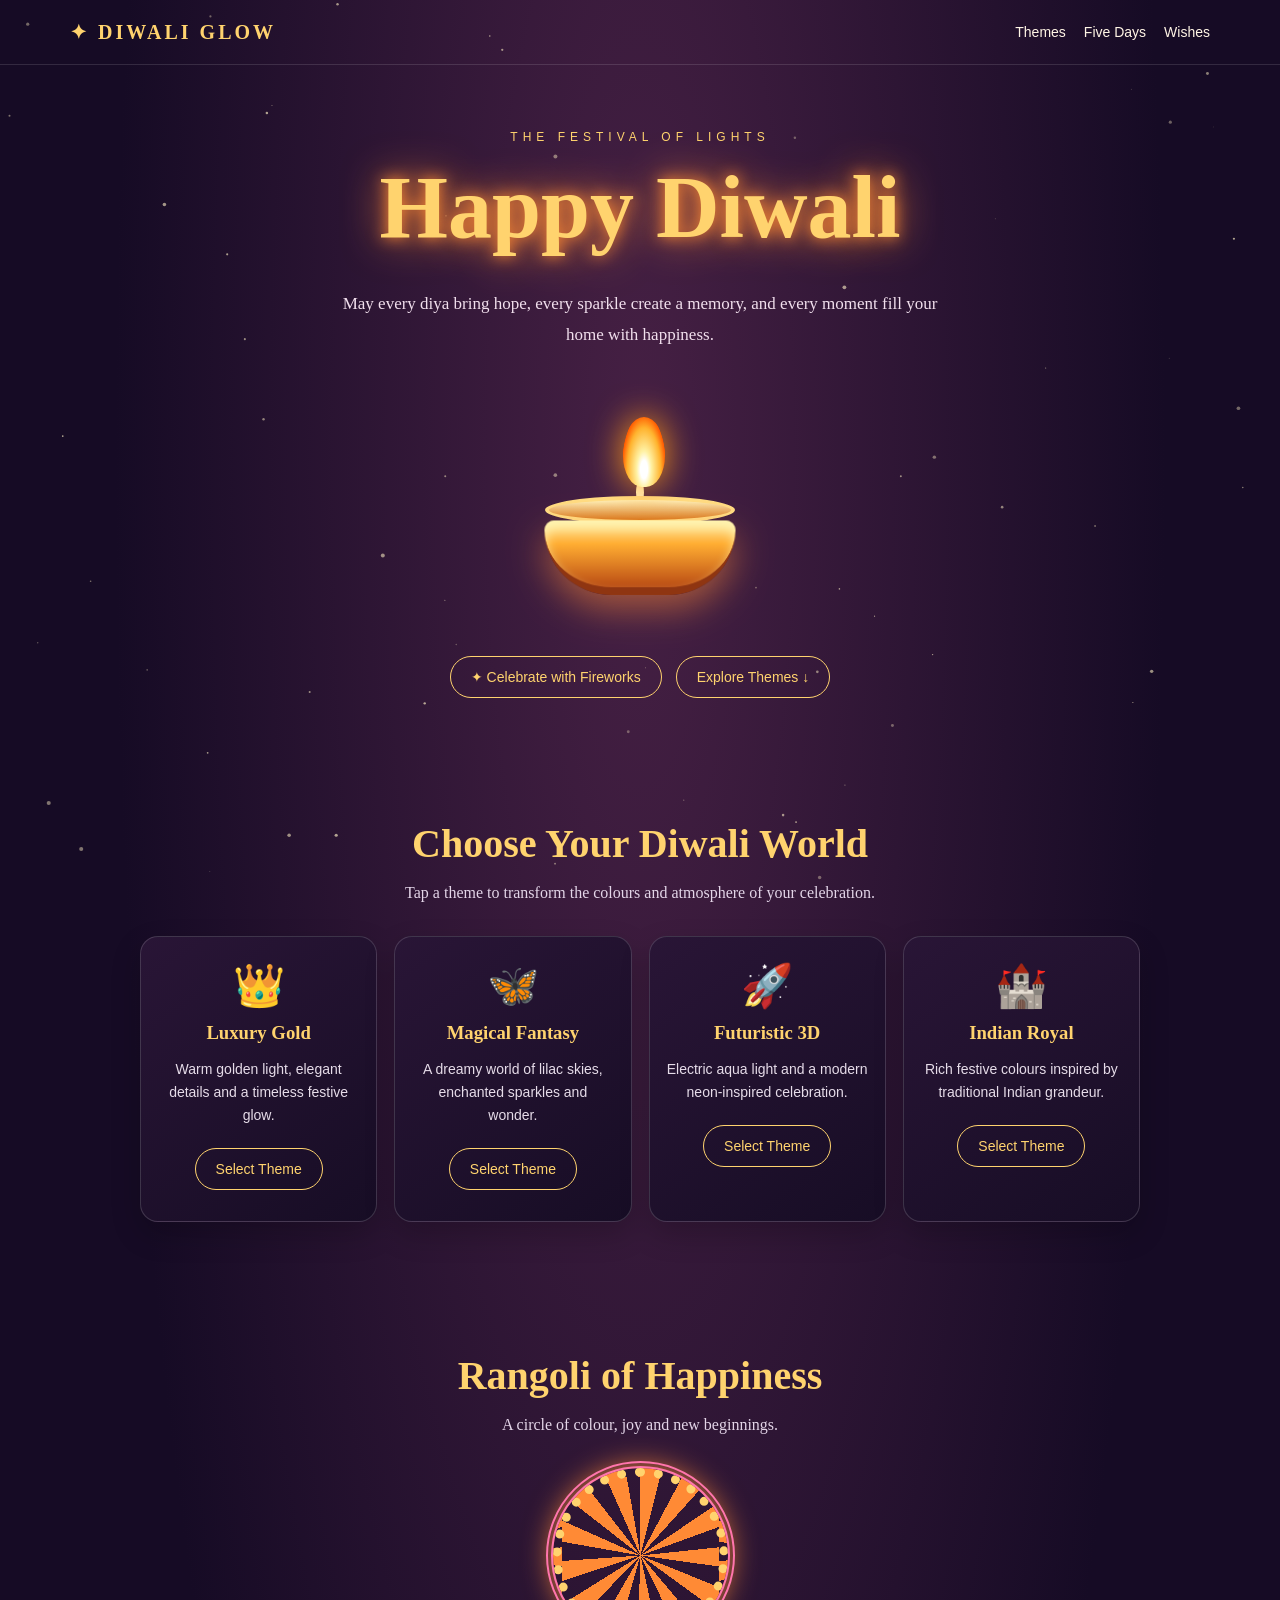
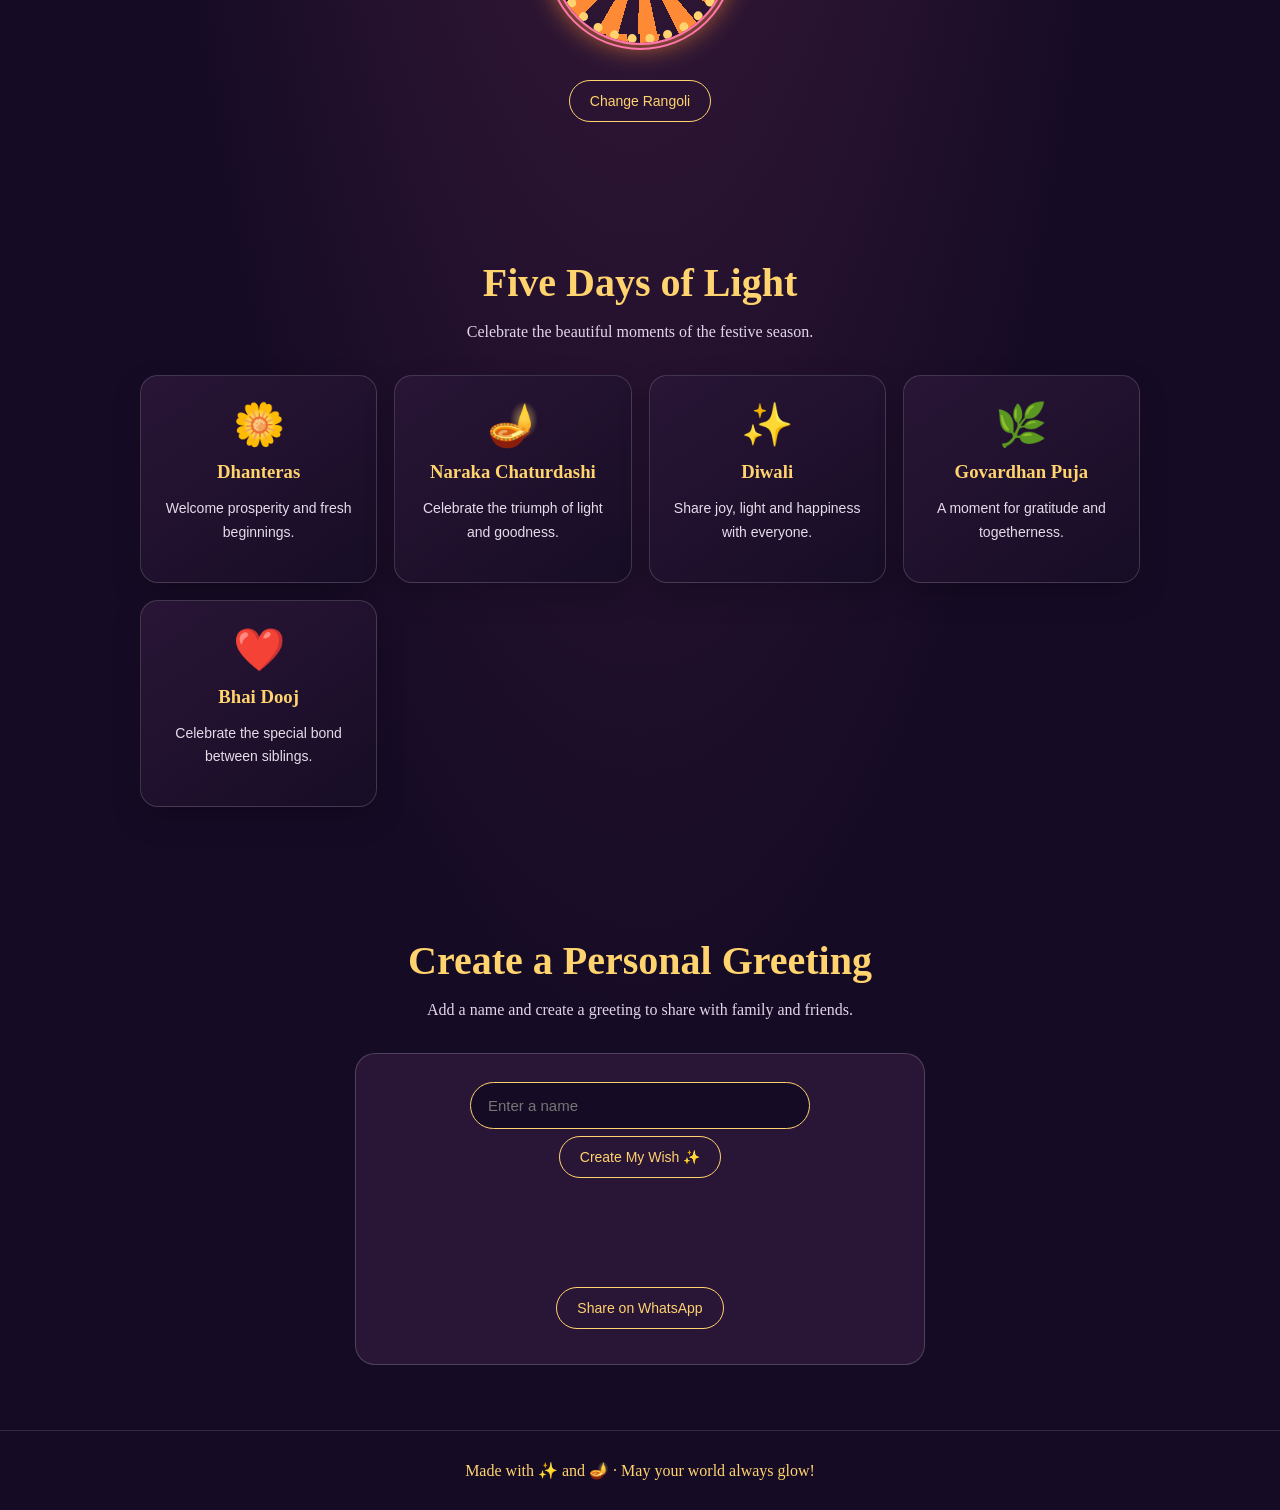
==== commit 540b2f4a: "Add files via upload" ====
--- a/index.html
+++ b/index.html
@@ -3,598 +3,92 @@
 <head>
 <meta charset="UTF-8">
 <meta name="viewport" content="width=device-width, initial-scale=1.0">
-<title>Diwali Glow | Festival of Lights</title>
-
+<meta name="theme-color" content="#160b25">
+<title>Diwali Glow</title>
 <style>
-*{margin:0;padding:0;box-sizing:border-box}
-
-:root{
-  --bg:#10091e;
-  --panel:#21132e;
-  --gold:#ffd166;
-  --accent:#ff8c42;
-  --pink:#ff70a6;
-  --white:#fff5df;
-}
-
-body{
-  background:var(--bg);
-  color:var(--white);
-  font-family:Georgia,serif;
-  overflow-x:hidden;
-  transition:background .6s;
-}
-
-body.fantasy{
-  --bg:#100d35;--panel:#24205b;
-  --gold:#d7b8ff;--accent:#9b5de5;--pink:#ff9de2;
-}
-body.future{
-  --bg:#031b2b;--panel:#073b4c;
-  --gold:#00f5d4;--accent:#00bbf9;--pink:#90fff0;
-}
-body.royal{
-  --bg:#270d12;--panel:#491b1b;
-  --gold:#ffcf56;--accent:#d97706;--pink:#f4a261;
-}
-
-#particles{
-  position:fixed;
-  inset:0;
-  pointer-events:none;
-  z-index:0;
-}
-
-nav{
-  display:flex;
-  justify-content:space-between;
-  align-items:center;
-  padding:20px 7%;
-  position:relative;
-  z-index:2;
-  border-bottom:1px solid #ffffff20;
-}
-
-.logo{
-  color:var(--gold);
-  font-size:23px;
-  font-weight:bold;
-  letter-spacing:2px;
-}
-
-nav a{
-  color:var(--white);
-  text-decoration:none;
-  margin-left:18px;
-  font-size:14px;
-}
-
-.hero{
-  min-height:85vh;
-  display:flex;
-  align-items:center;
-  justify-content:center;
-  flex-direction:column;
-  text-align:center;
-  padding:50px 15px;
-  position:relative;
-  z-index:1;
-}
-
-.tag{
-  color:var(--gold);
-  letter-spacing:5px;
-  font-size:12px;
-  margin-bottom:20px;
-}
-
-h1{
-  font-size:clamp(42px,9vw,85px);
-  color:var(--gold);
-  text-shadow:0 0 15px var(--accent),
-              0 0 40px var(--accent);
-  animation:titleGlow 2s infinite alternate;
-}
-
-@keyframes titleGlow{
-  to{ text-shadow:0 0 25px var(--pink),0 0 65px var(--accent)}
-}
-
-.hero p{
-  max-width:550px;
-  line-height:1.8;
-  margin:20px auto;
-  color:#e8d8e9;
-}
-
-/* 3D DIYA */
-
-.diya-scene{
-  width:250px;
-  height:245px;
-  perspective:700px;
-  margin:20px auto 5px;
-  position:relative;
-}
-
-.diya{
-  position:absolute;
-  width:190px;
-  height:100px;
-  left:30px;
-  bottom:35px;
-  transform-style:preserve-3d;
-  animation:diyaFloat 4s ease-in-out infinite;
-}
-
-.diya-bowl{
-  position:absolute;
-  width:190px;
-  height:80px;
-  bottom:0;
-  background:linear-gradient(180deg,#ffda78,#e47b18 65%,#8b3510);
-  border-radius:15px 15px 100px 100px;
-  border-bottom:8px solid #a44c12;
-  box-shadow:0 15px 35px #ff8c4280,
-             inset 0 8px 12px #fff3a0;
-  transform:rotateX(-8deg);
-}
-
-.diya-rim{
-  position:absolute;
-  width:190px;
-  height:30px;
-  top:2px;
-  border-radius:50%;
-  background:linear-gradient(#fff0ad,#c66a12);
-  border:4px solid #ffdb77;
-}
-
-.wick{
-  position:absolute;
-  width:8px;
-  height:25px;
-  background:#fff0bd;
-  top:-15px;
-  left:91px;
-  border-radius:50%;
-}
-
-.flame{
-  position:absolute;
-  width:42px;
-  height:70px;
-  left:79px;
-  top:-78px;
-  background:radial-gradient(ellipse at 50% 75%,
-    #fff 0%,#fff4a5 20%,#ffb32e 55%,#ff5a00 75%,transparent 76%);
-  border-radius:50% 50% 45% 45%;
-  filter:drop-shadow(0 0 17px orange);
-  transform-origin:bottom;
-  animation:flameMove .65s infinite alternate;
-}
-
-.flame:after{
-  content:"";
-  position:absolute;
-  width:18px;
-  height:35px;
-  left:12px;
-  top:23px;
-  background:#fff;
-  border-radius:50%;
-  filter:blur(3px);
-}
-
-@keyframes flameMove{
-  from{transform:rotate(-6deg) scale(.95)}
-  to{transform:rotate(7deg) scale(1.08)}
-}
-
-@keyframes diyaFloat{
-  0%,100%{transform:translateY(0) rotateY(-5deg)}
-  50%{transform:translateY(-14px) rotateY(8deg)}
-}
-
-button{
-  padding:13px 23px;
-  margin:8px;
-  border-radius:30px;
-  border:1px solid var(--gold);
-  background:transparent;
-  color:var(--gold);
-  font-size:14px;
-  cursor:pointer;
-  transition:.3s;
-}
-
-button:hover{
-  background:var(--gold);
-  color:#1b1020;
-  box-shadow:0 0 20px var(--accent);
-  transform:translateY(-3px);
-}
-
-section{
-  padding:65px 7%;
-  text-align:center;
-  position:relative;
-  z-index:1;
-}
-
-.section-title{
-  color:var(--gold);
-  font-size:clamp(28px,5vw,40px);
-  margin-bottom:15px;
-}
-
-.section-desc{
-  color:#d6c7d8;
-  margin-bottom:35px;
-  line-height:1.7;
-}
-
-.theme-grid,.festival-grid{
-  display:grid;
-  grid-template-columns:repeat(auto-fit,minmax(190px,1fr));
-  gap:20px;
-  max-width:1000px;
-  margin:auto;
-}
-
-.theme-card,.festival-card{
-  padding:25px 15px;
-  background:linear-gradient(145deg,var(--panel),#120c20);
-  border:1px solid #ffffff25;
-  border-radius:18px;
-  transition:.4s;
-}
-
-.theme-card:hover,.festival-card:hover{
-  transform:translateY(-9px);
-  border-color:var(--gold);
-  box-shadow:0 0 25px #ffb52e40;
-}
-
-.theme-card .emoji,.festival-card .emoji{
-  font-size:45px;
-  margin-bottom:15px;
-}
-
-.theme-card h3,.festival-card h3{
-  color:var(--gold);
-  margin-bottom:10px;
-}
-
-.theme-card p,.festival-card p{
-  font-size:14px;
-  line-height:1.7;
-  color:#e0d4e3;
-}
-
-.rangoli{
-  width:180px;
-  height:180px;
-  margin:30px auto;
-  border:8px dotted var(--gold);
-  outline:7px double var(--pink);
-  border-radius:50%;
-  background:repeating-conic-gradient(
-    var(--accent) 0deg 15deg,
-    transparent 15deg 30deg
-  );
-  box-shadow:0 0 35px var(--accent);
-  animation:rotate 18s linear infinite;
-}
-
-@keyframes rotate{to{transform:rotate(360deg)}}
-
-.wish-box{
-  max-width:600px;
-  margin:auto;
-  padding:30px 15px;
-  background:var(--panel);
-  border:1px solid #ffffff30;
-  border-radius:20px;
-}
-
-input{
-  width:min(90%,350px);
-  padding:14px;
-  border-radius:25px;
-  border:1px solid var(--gold);
-  background:#10091e;
-  color:white;
-  outline:none;
-}
-
-#wish-result{
-  color:var(--gold);
-  font-size:19px;
-  line-height:1.8;
-  margin:20px auto;
-}
-
-footer{
-  text-align:center;
-  padding:35px 15px;
-  border-top:1px solid #ffffff20;
-  color:var(--gold);
-  position:relative;
-  z-index:1;
-}
-
-@media(max-width:600px){
-  nav{flex-direction:column;gap:15px}
-  nav a{margin:0 7px}
-  section{padding:50px 15px}
-}
+:root{--bg:#160b25;--panel:#291536;--gold:#ffd36e;--accent:#ff8a35;--pink:#ff75ad;--text:#fff5e5}
+*{box-sizing:border-box}html{scroll-behavior:smooth}
+body{margin:0;background:radial-gradient(ellipse at 50% 15%,#462044 0%,var(--bg) 58%);color:var(--text);font-family:Georgia,serif;overflow-x:hidden}
+body.fantasy{--bg:#10103a;--panel:#24245c;--gold:#d8b4ff;--accent:#9b5de5;--pink:#ff9de2}
+body.future{--bg:#031d2c;--panel:#073b4c;--gold:#62ffe3;--accent:#00b4d8;--pink:#80eaff}
+body.royal{--bg:#2b1016;--panel:#4a1c22;--gold:#ffd166;--accent:#d97706;--pink:#f4a261}
+#sky{position:fixed;inset:0;pointer-events:none;z-index:0}
+header,main,footer{position:relative;z-index:1}
+header{display:flex;justify-content:space-between;align-items:center;padding:20px clamp(16px,6vw,70px);border-bottom:1px solid #ffffff20}
+.brand{font-size:20px;letter-spacing:3px;color:var(--gold);font-weight:bold}
+nav a{color:var(--text);text-decoration:none;margin-left:18px;font:14px Arial,sans-serif}
+.hero{min-height:650px;display:flex;align-items:center;justify-content:center;flex-direction:column;text-align:center;padding:65px 18px 50px}
+.eyebrow{letter-spacing:5px;color:var(--gold);font:12px Arial,sans-serif}
+h1{font-size:clamp(44px,9vw,88px);line-height:1.05;margin:18px 0;color:var(--gold);text-shadow:0 0 15px var(--accent),0 0 42px var(--accent);animation:glow 2.2s ease-in-out infinite alternate}
+@keyframes glow{to{text-shadow:0 0 24px var(--pink),0 0 65px var(--accent)}}
+.hero p{max-width:600px;line-height:1.8;color:#f1dfed;font-size:17px}
+.diya-scene{height:245px;width:260px;position:relative;perspective:700px;margin:18px auto}
+.diya{position:absolute;left:35px;bottom:35px;width:190px;height:100px;transform-style:preserve-3d;animation:float 4s ease-in-out infinite}
+.bowl{position:absolute;bottom:0;width:190px;height:76px;border-radius:15px 15px 100px 100px;background:linear-gradient(#ffe59a 0%,#ffad32 35%,#b94b13 100%);border-bottom:8px solid #8f3511;box-shadow:0 15px 35px #ff8a3580,inset 0 8px 12px #fff4b0;transform:rotateX(-8deg)}
+.rim{position:absolute;top:0;width:190px;height:28px;border-radius:50%;background:linear-gradient(#fff2bb,#d8781c);border:4px solid #ffdc82}
+.wick{position:absolute;top:-15px;left:91px;width:8px;height:23px;background:#fff0bd;border-radius:50%}
+.flame{position:absolute;z-index:2;top:-79px;left:78px;width:42px;height:70px;border-radius:50% 50% 45% 45%;transform-origin:bottom;background:radial-gradient(ellipse at 50% 75%,#fff 0 12%,#fff1a3 25%,#ffb32e 56%,#ff5a00 74%,transparent 76%);filter:drop-shadow(0 0 17px #ff9b19);animation:flicker .55s infinite alternate}
+@keyframes flicker{to{transform:rotate(7deg) scale(1.08)}}@keyframes float{50%{transform:translateY(-13px) rotateY(9deg)}}
+button{border:1px solid var(--gold);border-radius:30px;padding:12px 20px;margin:7px;background:transparent;color:var(--gold);font-size:14px;cursor:pointer;transition:.25s}
+button:hover{background:var(--gold);color:#1b1020;box-shadow:0 0 20px var(--accent);transform:translateY(-2px)}
+section{padding:65px 18px;text-align:center}h2{font-size:clamp(28px,5vw,40px);color:var(--gold);margin:0 0 12px}
+.lead{max-width:650px;margin:0 auto 30px;color:#e3d5e8;line-height:1.7}
+.grid{max-width:1000px;margin:auto;display:grid;grid-template-columns:repeat(auto-fit,minmax(190px,1fr));gap:17px}
+.card{background:linear-gradient(145deg,var(--panel),#170d25);border:1px solid #ffffff28;border-radius:18px;padding:24px 17px;box-shadow:0 12px 30px #0003;transition:.3s}
+.card:hover{transform:translateY(-7px);border-color:var(--gold);box-shadow:0 0 24px #ffb52e35}
+.emoji{font-size:42px;margin-bottom:12px}.card h3{color:var(--gold);margin:5px 0 10px}.card p{font:14px/1.65 Arial,sans-serif;color:#e6dce9}
+.rangoli{width:175px;height:175px;margin:30px auto;border-radius:50%;border:9px dotted var(--gold);outline:7px double var(--pink);background:repeating-conic-gradient(var(--accent) 0 14deg,transparent 14deg 28deg);box-shadow:0 0 30px var(--accent);animation:spin 20s linear infinite}
+@keyframes spin{to{transform:rotate(360deg)}}
+.wishbox{max-width:570px;margin:auto;padding:28px 18px;background:var(--panel);border:1px solid #ffffff30;border-radius:20px}
+input{width:min(90%,340px);padding:14px 17px;border:1px solid var(--gold);border-radius:28px;background:#160b25;color:white;font-size:15px;outline:none}
+#wish{min-height:55px;margin:20px auto;color:var(--gold);font-size:19px;line-height:1.6}
+footer{text-align:center;padding:30px 15px;border-top:1px solid #ffffff20;color:var(--gold)}
+@media(max-width:600px){header{flex-direction:column;gap:14px}nav a{margin:0 8px}.hero{min-height:600px}}
 </style>
 </head>
-
 <body>
-
-<canvas id="particles"></canvas>
-
-<nav>
-  <div class="logo">✦ DIWALI GLOW</div>
-  <div>
-    <a href="#themes">Themes</a>
-    <a href="#celebration">Celebrate</a>
-    <a href="#wishes">Wishes</a>
-  </div>
-</nav>
-
+<canvas id="sky"></canvas>
+<header><div class="brand">✦ DIWALI GLOW</div><nav><a href="#themes">Themes</a><a href="#days">Five Days</a><a href="#wishbox">Wishes</a></nav></header>
 <main>
-
-<div class="hero">
-  <div class="tag">THE FESTIVAL OF LIGHTS</div>
-
-  <h1>Happy Diwali</h1>
-
-  <p>
-    May every diya bring a new hope,
-    every sparkle create a beautiful memory,
-    and every moment shine with happiness.
-  </p>
-
-  <div class="diya-scene">
-    <div class="diya">
-      <div class="flame"></div>
-      <div class="wick"></div>
-      <div class="diya-rim"></div>
-      <div class="diya-bowl"></div>
-    </div>
-  </div>
-
-  <button onclick="showFireworks()">✦ Celebrate Now ✦</button>
-  <button onclick="document.getElementById('themes').scrollIntoView({behavior:'smooth'})">
-    Explore Themes
-  </button>
-</div>
-
-<section id="themes">
-  <h2 class="section-title">Choose Your World</h2>
-  <p class="section-desc">Four beautiful moods. One magical celebration.</p>
-
-  <div class="theme-grid">
-
-    <div class="theme-card">
-      <div class="emoji">👑</div>
-      <h3>Luxury Gold</h3>
-      <p>Golden glow, elegant lights and timeless celebrations.</p>
-      <button onclick="setTheme('')">Explore</button>
-    </div>
-
-    <div class="theme-card">
-      <div class="emoji">🦋</div>
-      <h3>Magical Fantasy</h3>
-      <p>Dreamy colours, magical lights and a fantasy world.</p>
-      <button onclick="setTheme('fantasy')">Explore</button>
-    </div>
-
-    <div class="theme-card">
-      <div class="emoji">🚀</div>
-      <h3>Futuristic 3D</h3>
-      <p>Neon colours and a modern glowing atmosphere.</p>
-      <button onclick="setTheme('future')">Explore</button>
-    </div>
-
-    <div class="theme-card">
-      <div class="emoji">🏰</div>
-      <h3>Indian Royal</h3>
-      <p>Traditional colours with a royal Indian touch.</p>
-      <button onclick="setTheme('royal')">Explore</button>
-    </div>
-
-  </div>
+<section class="hero">
+<div class="eyebrow">THE FESTIVAL OF LIGHTS</div><h1>Happy Diwali</h1>
+<p>May every diya bring hope, every sparkle create a memory, and every moment fill your home with happiness.</p>
+<div class="diya-scene" aria-label="Animated glowing diya"><div class="diya"><div class="flame"></div><div class="wick"></div><div class="rim"></div><div class="bowl"></div></div></div>
+<div><button onclick="burst()">✦ Celebrate with Fireworks</button><button onclick="document.querySelector('#themes').scrollIntoView({behavior:'smooth'})">Explore Themes ↓</button></div>
 </section>
-
-<section id="celebration">
-  <h2 class="section-title">A World of Celebration</h2>
-  <p class="section-desc">Let the lights and colours tell their story.</p>
-
-  <div class="rangoli"></div>
-  <p style="color:var(--gold)">✧ A little colour. A little light. Endless happiness. ✧</p>
-
-  <button onclick="showFireworks()">🎆 Launch Fireworks</button>
-</section>
-
-<section>
-  <h2 class="section-title">Five Days of Light</h2>
-  <p class="section-desc">Celebrate every beautiful moment.</p>
-
-  <div class="festival-grid">
-    <div class="festival-card">
-      <div class="emoji">🌼</div>
-      <h3>Dhanteras</h3>
-      <p>Welcome prosperity and new beginnings.</p>
-    </div>
-
-    <div class="festival-card">
-      <div class="emoji">🪔</div>
-      <h3>Naraka Chaturdashi</h3>
-      <p>Celebrate the victory of light.</p>
-    </div>
-
-    <div class="festival-card">
-      <div class="emoji">✨</div>
-      <h3>Diwali</h3>
-      <p>Fill the world with joy and brightness.</p>
-    </div>
-
-    <div class="festival-card">
-      <div class="emoji">🌿</div>
-      <h3>Govardhan Puja</h3>
-      <p>A day of gratitude and devotion.</p>
-    </div>
-
-    <div class="festival-card">
-      <div class="emoji">❤️</div>
-      <h3>Bhai Dooj</h3>
-      <p>Celebrate the bond of siblings.</p>
-    </div>
-  </div>
-</section>
-
-<section id="wishes">
-  <h2 class="section-title">Create Your Own Wish</h2>
-  <p class="section-desc">Make your Diwali greeting personal.</p>
-
-  <div class="wish-box">
-    <input id="username" type="text" placeholder="Enter your name">
-
-    <br>
-
-    <button onclick="createWish()">Create My Wish ✨</button>
-
-    <div id="wish-result"></div>
-
-    <button onclick="shareWish()">Share on WhatsApp</button>
-  </div>
-</section>
-
+<section id="themes"><h2>Choose Your Diwali World</h2><p class="lead">Tap a theme to transform the colours and atmosphere of your celebration.</p>
+<div class="grid">
+<article class="card"><div class="emoji">👑</div><h3>Luxury Gold</h3><p>Warm golden light, elegant details and a timeless festive glow.</p><button onclick="setTheme('')">Select Theme</button></article>
+<article class="card"><div class="emoji">🦋</div><h3>Magical Fantasy</h3><p>A dreamy world of lilac skies, enchanted sparkles and wonder.</p><button onclick="setTheme('fantasy')">Select Theme</button></article>
+<article class="card"><div class="emoji">🚀</div><h3>Futuristic 3D</h3><p>Electric aqua light and a modern neon-inspired celebration.</p><button onclick="setTheme('future')">Select Theme</button></article>
+<article class="card"><div class="emoji">🏰</div><h3>Indian Royal</h3><p>Rich festive colours inspired by traditional Indian grandeur.</p><button onclick="setTheme('royal')">Select Theme</button></article>
+</div></section>
+<section><h2>Rangoli of Happiness</h2><p class="lead">A circle of colour, joy and new beginnings.</p><div class="rangoli"></div><button onclick="newRangoli()">Change Rangoli</button></section>
+<section id="days"><h2>Five Days of Light</h2><p class="lead">Celebrate the beautiful moments of the festive season.</p>
+<div class="grid">
+<article class="card"><div class="emoji">🌼</div><h3>Dhanteras</h3><p>Welcome prosperity and fresh beginnings.</p></article>
+<article class="card"><div class="emoji">🪔</div><h3>Naraka Chaturdashi</h3><p>Celebrate the triumph of light and goodness.</p></article>
+<article class="card"><div class="emoji">✨</div><h3>Diwali</h3><p>Share joy, light and happiness with everyone.</p></article>
+<article class="card"><div class="emoji">🌿</div><h3>Govardhan Puja</h3><p>A moment for gratitude and togetherness.</p></article>
+<article class="card"><div class="emoji">❤️</div><h3>Bhai Dooj</h3><p>Celebrate the special bond between siblings.</p></article>
+</div></section>
+<section id="wishbox"><h2>Create a Personal Greeting</h2><p class="lead">Add a name and create a greeting to share with family and friends.</p>
+<div class="wishbox"><input id="person" type="text" maxlength="35" placeholder="Enter a name"><div><button onclick="makeWish()">Create My Wish ✨</button></div><div id="wish" aria-live="polite"></div><button onclick="shareWish()">Share on WhatsApp</button></div></section>
 </main>
-
-<footer>
-  <h2>✦ DIWALI GLOW ✦</h2>
-  <p style="margin-top:12px">Made with love and light.</p>
-  <p style="margin-top:8px">May your life always shine! 🪔</p>
-</footer>
-
+<footer>Made with ✨ and 🪔 · May your world always glow!</footer>
 <script>
-function setTheme(theme){
-  document.body.className=theme;
-}
-
-function createWish(){
-  const name=document.getElementById("username").value.trim();
-
-  if(!name){
-    alert("Please enter your name!");
-    return;
-  }
-
-  document.getElementById("wish-result").innerText=
-    "✨ Happy Diwali, "+name+"! May your life shine with happiness, success and beautiful memories. 🪔";
-}
-
-function shareWish(){
-  const message=document.getElementById("wish-result").innerText;
-
-  if(!message){
-    alert("Create your wish first!");
-    return;
-  }
-
-  window.open(
-    "https://wa.me/?text="+encodeURIComponent(message),
-    "_blank"
-  );
-}
-
-/* FIREWORKS AND FLOATING PARTICLES */
-
-const canvas=document.getElementById("particles");
-const ctx=canvas.getContext("2d");
-
-let W,H;
-let sparks=[];
-let floating=[];
-
-function resize(){
-  W=canvas.width=window.innerWidth;
-  H=canvas.height=window.innerHeight;
-}
-resize();
-window.addEventListener("resize",resize);
-
-for(let i=0;i<45;i++){
-  floating.push({
-    x:Math.random()*W,
-    y:Math.random()*H,
-    r:Math.random()*2+1,
-    speed:Math.random()*.7+.2
-  });
-}
-
-function showFireworks(){
-  for(let j=0;j<4;j++){
-    const x=Math.random()*W;
-    const y=Math.random()*H*.55;
-
-    for(let i=0;i<65;i++){
-      const angle=Math.PI*2*i/65;
-      const speed=Math.random()*4+1;
-
-      sparks.push({
-        x,y,
-        vx:Math.cos(angle)*speed,
-        vy:Math.sin(angle)*speed,
-        life:80,
-        hue:Math.random()*60+25
-      });
-    }
-  }
-}
-
-function animate(){
-  ctx.clearRect(0,0,W,H);
-
-  floating.forEach(p=>{
-    p.y-=p.speed;
-    if(p.y<0){
-      p.y=H;
-      p.x=Math.random()*W;
-    }
-
-    ctx.beginPath();
-    ctx.arc(p.x,p.y,p.r,0,Math.PI*2);
-    ctx.fillStyle="rgba(255,209,102,.65)";
-    ctx.fill();
-  });
-
-  sparks.forEach((p,i)=>{
-    p.x+=p.vx;
-    p.y+=p.vy;
-    p.vy+=.025;
-    p.life--;
-
-    ctx.beginPath();
-    ctx.arc(p.x,p.y,2.5,0,Math.PI*2);
-    ctx.fillStyle=`hsla(${p.hue},100%,65%,${p.life/80})`;
-    ctx.fill();
-
-    if(p.life<=0){
-      sparks.splice(i,1);
-    }
-  });
-
-  requestAnimationFrame(animate);
-}
-
+function setTheme(name){document.body.className=name}
+const rangoli=document.querySelector('.rangoli');
+const styles=['repeating-conic-gradient(#ff8a35 0 14deg,transparent 14deg 28deg)','repeating-conic-gradient(#9b5de5 0 14deg,#ff9de2 14deg 28deg,transparent 28deg 42deg)','repeating-conic-gradient(#00b4d8 0 14deg,#62ffe3 14deg 28deg,transparent 28deg 42deg)','repeating-conic-gradient(#d97706 0 14deg,#ffd166 14deg 28deg,transparent 28deg 42deg)','repeating-conic-gradient(#ff4d8d 0 14deg,#ffe66d 14deg 28deg,transparent 28deg 42deg)'];
+let ri=0;function newRangoli(){ri=(ri+1)%styles.length;rangoli.style.background=styles[ri]}
+function makeWish(){const name=document.getElementById('person').value.trim();if(!name){alert('Please enter a name first.');return}document.getElementById('wish').textContent='✨ Happy Diwali, '+name+'! May your days be bright, your heart be happy, and your year be filled with wonderful moments. 🪔'}
+function shareWish(){const msg=document.getElementById('wish').textContent;if(!msg){alert('Create your greeting first.');return}window.open('https://wa.me/?text='+encodeURIComponent(msg),'_blank')}
+const canvas=document.getElementById('sky'),ctx=canvas.getContext('2d');let W=0,H=0,particles=[],stars=[];
+function resize(){W=canvas.width=innerWidth;H=canvas.height=innerHeight;stars=Array.from({length:65},()=>({x:Math.random()*W,y:Math.random()*H,r:Math.random()*1.7+.4,a:Math.random()}))}
+addEventListener('resize',resize);resize();
+function burst(){for(let k=0;k<3;k++){const x=Math.random()*W,y=Math.random()*H*.55;for(let i=0;i<55;i++){const a=Math.PI*2*i/55,s=Math.random()*3.8+1;particles.push({x,y,vx:Math.cos(a)*s,vy:Math.sin(a)*s,life:65,max:65,h:Math.random()*55+25})}}}
+function animate(){ctx.clearRect(0,0,W,H);stars.forEach(s=>{s.a+=.025;ctx.globalAlpha=.3+.45*Math.abs(Math.sin(s.a));ctx.fillStyle='#fff2c6';ctx.beginPath();ctx.arc(s.x,s.y,s.r,0,Math.PI*2);ctx.fill()});ctx.globalAlpha=1;particles.forEach((p,i)=>{p.x+=p.vx;p.y+=p.vy;p.vy+=.025;p.life--;ctx.globalAlpha=Math.max(0,p.life/p.max);ctx.fillStyle='hsl('+p.h+',100%,65%)';ctx.beginPath();ctx.arc(p.x,p.y,2.2,0,Math.PI*2);ctx.fill();if(p.life<=0)particles.splice(i,1)});ctx.globalAlpha=1;requestAnimationFrame(animate)}
 animate();
 </script>
-
 </body>
-</html>
+</html>
